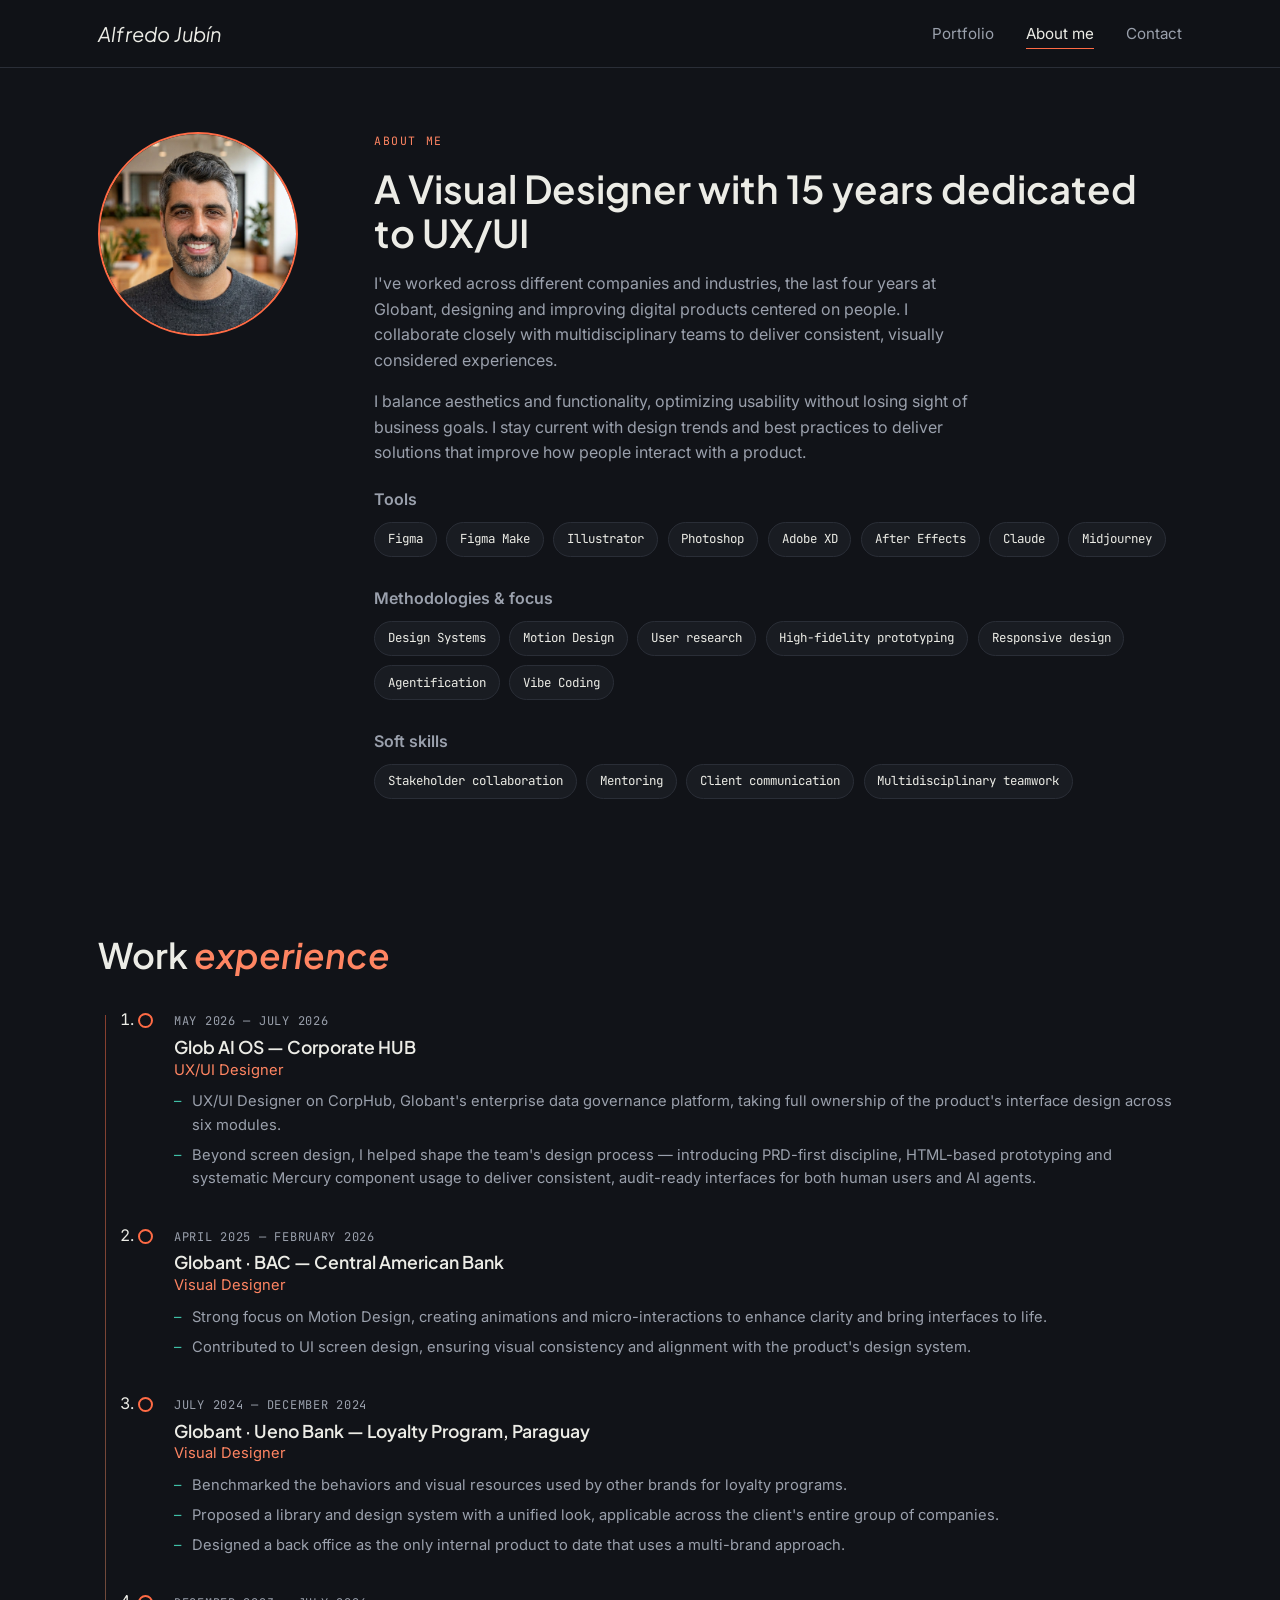
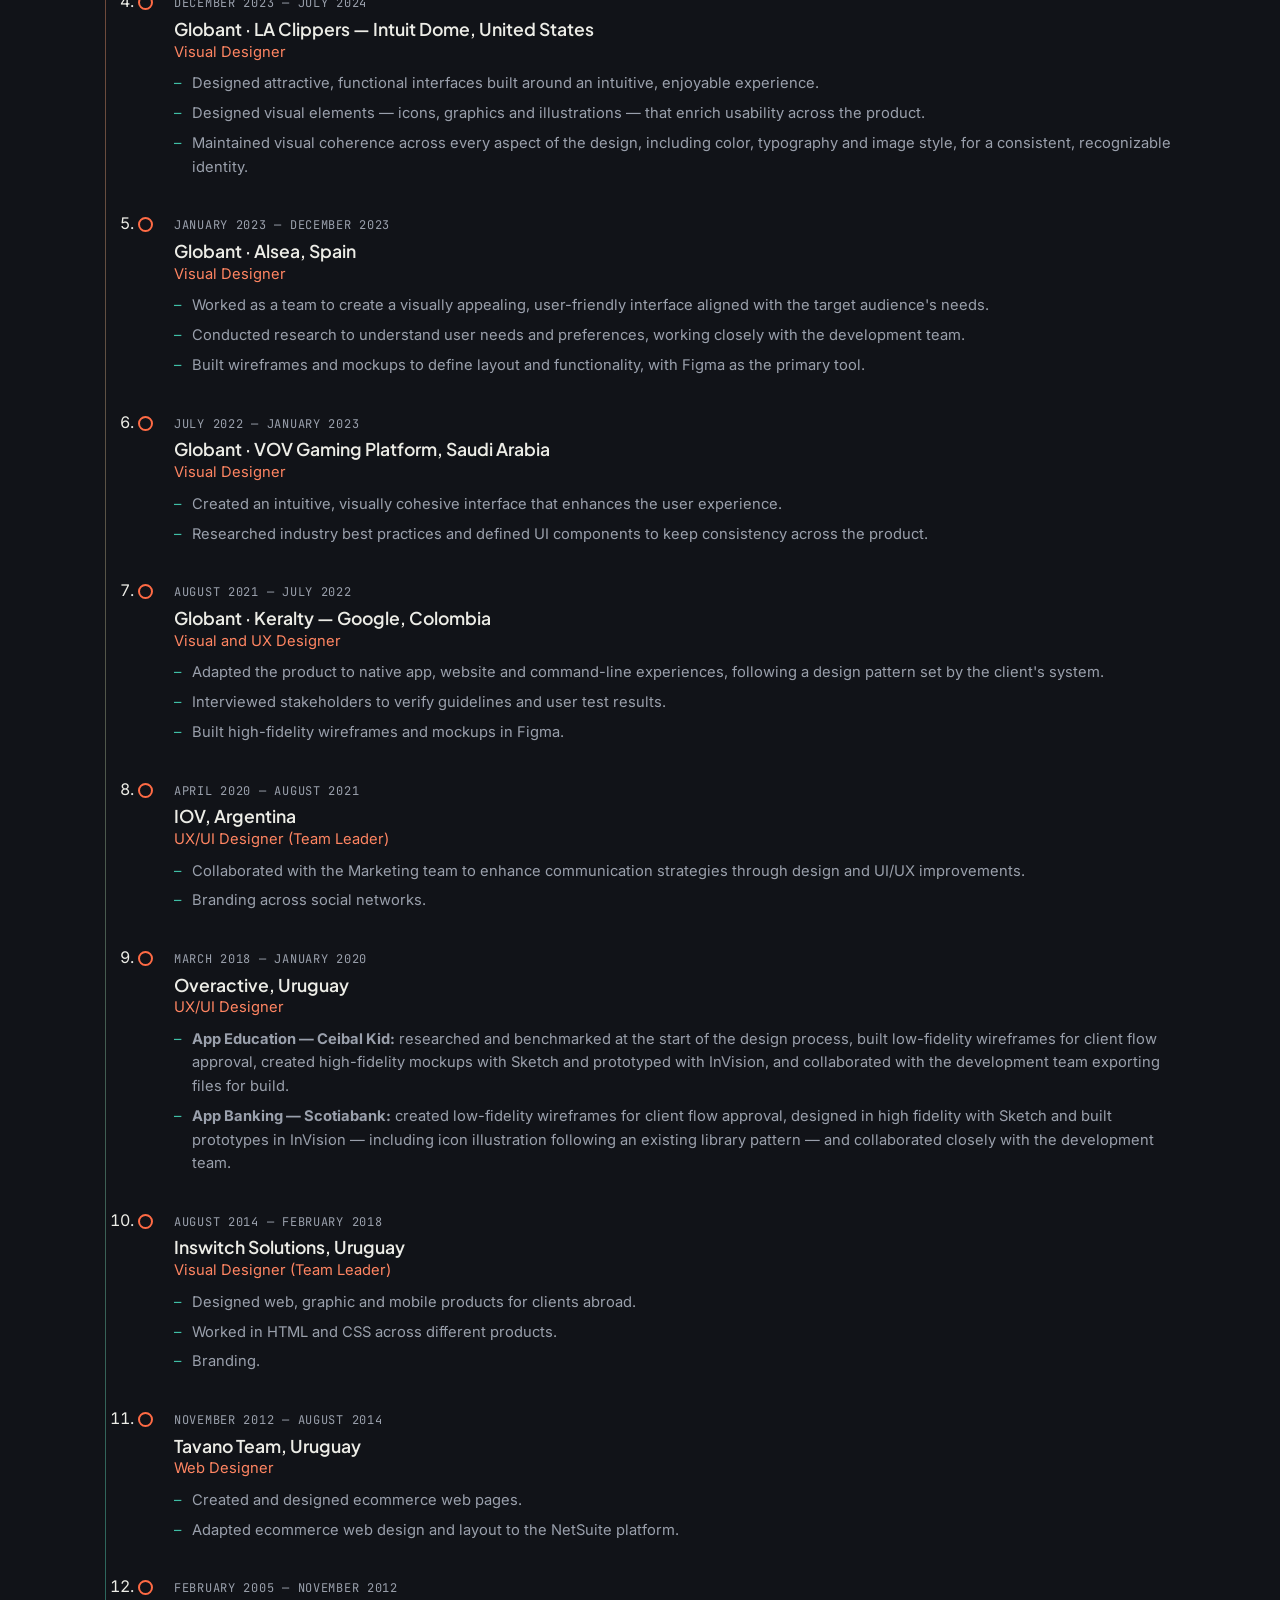
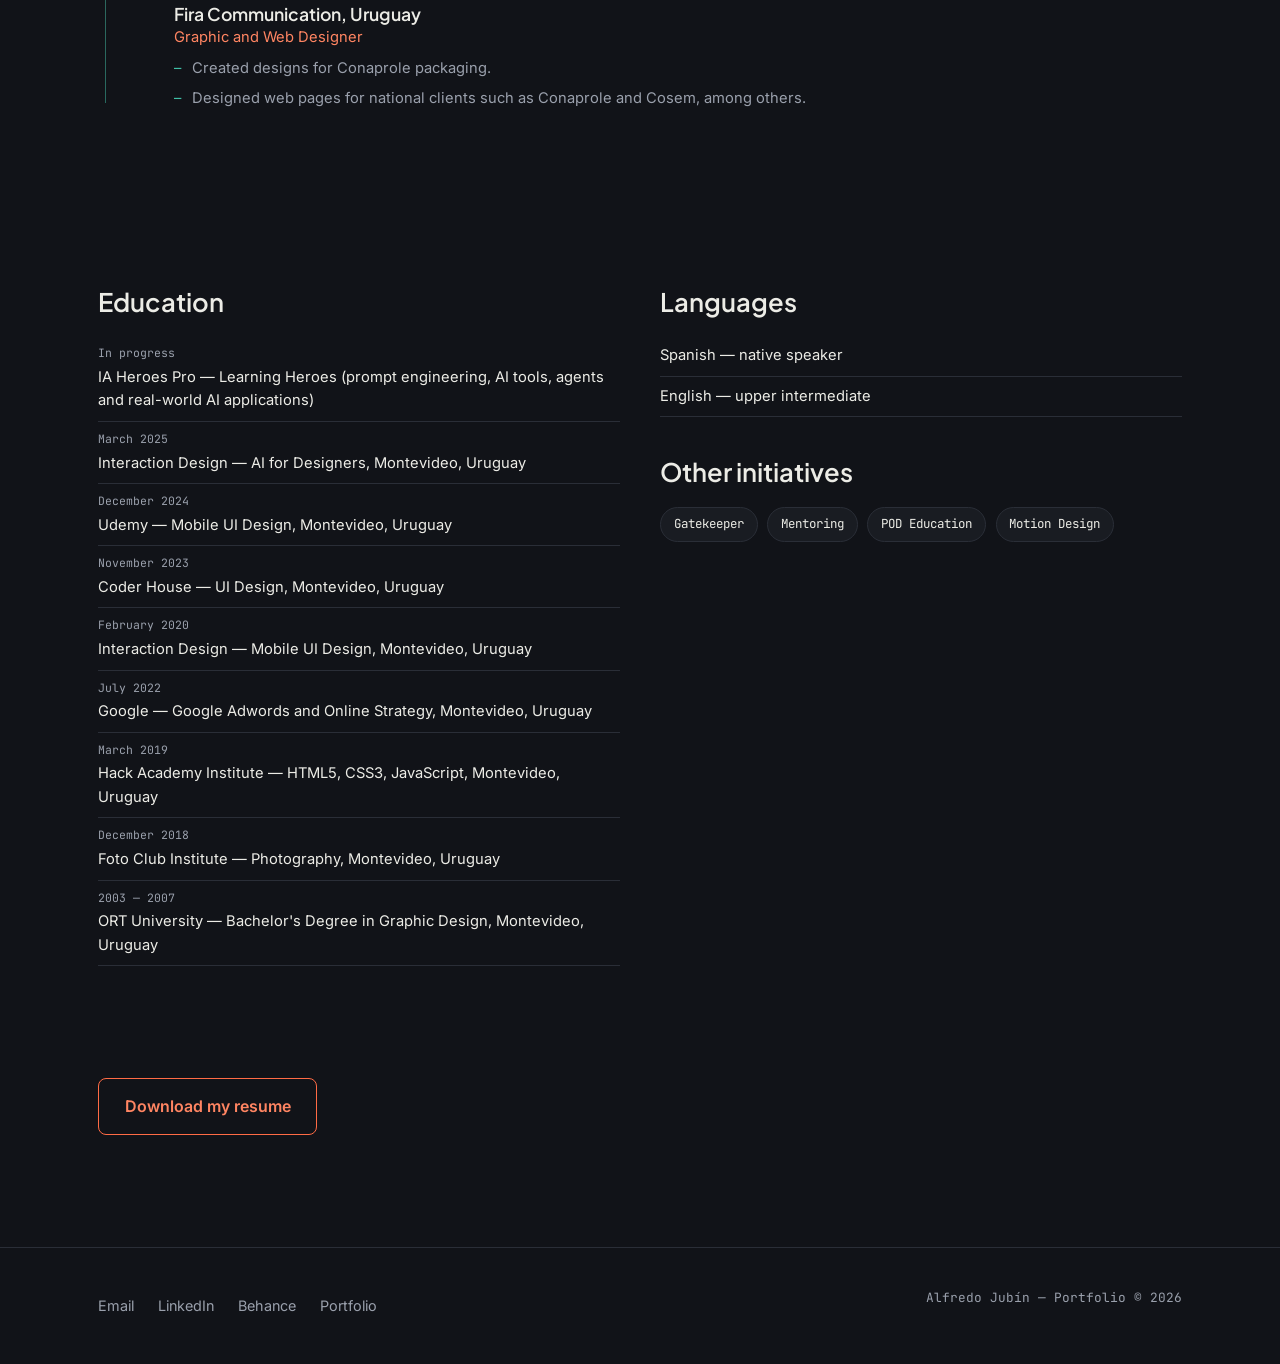
==== about.html @ 86e3a60a "Version 1 - Portfolio Subiendo la primera version del portfolio." ====
<!doctype html>
<html lang="en">
<head>
<meta charset="UTF-8">
<meta name="viewport" content="width=device-width, initial-scale=1">
<title>About me — Alfredo Jubín</title>
<meta name="description" content="Bio, skills, education and work experience of Alfredo Jubín, UX/UI Designer.">
<link rel="preconnect" href="https://fonts.googleapis.com">
<link rel="preconnect" href="https://fonts.gstatic.com" crossorigin>
<link href="https://fonts.googleapis.com/css2?family=Plus+Jakarta+Sans:ital,wght@0,600;0,700;0,800;1,600;1,700&family=Inter:wght@400;500;600&family=JetBrains+Mono:wght@400;500&display=swap" rel="stylesheet">
<link rel="stylesheet" href="css/styles.css">
</head>
<body>
<a class="skip-link" href="#contenido">Skip to content</a>

<header class="site-header">
  <nav class="nav container" aria-label="Main navigation">
    <a class="nav__logo" href="index.html">Alfredo Jubín</a>
    <button class="nav__toggle" aria-expanded="false" aria-controls="nav-links" aria-label="Open menu">
      <span></span>
    </button>
    <ul class="nav__links" id="nav-links">
      <li><a href="index.html">Portfolio</a></li>
      <li><a href="about.html" aria-current="page">About me</a></li>
      <li><a href="#contacto">Contact</a></li>
    </ul>
  </nav>
</header>

<main id="contenido">
  <section class="container about-hero">
    <div class="about-hero__photo">
      <img src="images/real/profile.jpg" alt="Portrait of Alfredo Jubín" width="200" height="200">
    </div>
    <div>
      <p class="eyebrow">About me</p>
      <h1>A Visual Designer with 15 years dedicated to UX/UI</h1>
      <p>I've worked across different companies and industries, the last four years at Globant, designing and improving digital products centered on people. I collaborate closely with multidisciplinary teams to deliver consistent, visually considered experiences.</p>
      <p>I balance aesthetics and functionality, optimizing usability without losing sight of business goals. I stay current with design trends and best practices to deliver solutions that improve how people interact with a product.</p>

      <div class="tag-groups">
        <div class="tag-group">
          <h3>Tools</h3>
          <ul class="tag-list">
            <li class="tag">Figma</li>
            <li class="tag">Figma Make</li>
            <li class="tag">Illustrator</li>
            <li class="tag">Photoshop</li>
            <li class="tag">Adobe XD</li>
            <li class="tag">After Effects</li>
            <li class="tag">Claude</li>
            <li class="tag">Midjourney</li>
          </ul>
        </div>
        <div class="tag-group">
          <h3>Methodologies & focus</h3>
          <ul class="tag-list">
            <li class="tag">Design Systems</li>
            <li class="tag">Motion Design</li>
            <li class="tag">User research</li>
            <li class="tag">High-fidelity prototyping</li>
            <li class="tag">Responsive design</li>
            <li class="tag">Agentification</li>
            <li class="tag">Vibe Coding</li>
          </ul>
        </div>
        <div class="tag-group">
          <h3>Soft skills</h3>
          <ul class="tag-list">
            <li class="tag">Stakeholder collaboration</li>
            <li class="tag">Mentoring</li>
            <li class="tag">Client communication</li>
            <li class="tag">Multidisciplinary teamwork</li>
          </ul>
        </div>
      </div>
    </div>
  </section>

  <section class="section container reveal" aria-labelledby="experiencia-h">
    <div class="section__head">
      <h2 id="experiencia-h">Work <em>experience</em></h2>
    </div>
    <ol class="timeline">
      <li class="timeline-item">
        <time>May 2026 — July 2026</time>
        <h3>Glob AI OS — Corporate HUB</h3>
        <span class="role">UX/UI Designer</span>
        <ul>
          <li>UX/UI Designer on CorpHub, Globant's enterprise data governance platform, taking full ownership of the product's interface design across six modules.</li>
          <li>Beyond screen design, I helped shape the team's design process — introducing PRD-first discipline, HTML-based prototyping and systematic Mercury component usage to deliver consistent, audit-ready interfaces for both human users and AI agents.</li>
        </ul>
      </li>
      <li class="timeline-item">
        <time>April 2025 — February 2026</time>
        <h3>Globant · BAC — Central American Bank</h3>
        <span class="role">Visual Designer</span>
        <ul>
          <li>Strong focus on Motion Design, creating animations and micro-interactions to enhance clarity and bring interfaces to life.</li>
          <li>Contributed to UI screen design, ensuring visual consistency and alignment with the product's design system.</li>
        </ul>
      </li>
      <li class="timeline-item">
        <time>July 2024 — December 2024</time>
        <h3>Globant · Ueno Bank — Loyalty Program, Paraguay</h3>
        <span class="role">Visual Designer</span>
        <ul>
          <li>Benchmarked the behaviors and visual resources used by other brands for loyalty programs.</li>
          <li>Proposed a library and design system with a unified look, applicable across the client's entire group of companies.</li>
          <li>Designed a back office as the only internal product to date that uses a multi-brand approach.</li>
        </ul>
      </li>
      <li class="timeline-item">
        <time>December 2023 — July 2024</time>
        <h3>Globant · LA Clippers — Intuit Dome, United States</h3>
        <span class="role">Visual Designer</span>
        <ul>
          <li>Designed attractive, functional interfaces built around an intuitive, enjoyable experience.</li>
          <li>Designed visual elements — icons, graphics and illustrations — that enrich usability across the product.</li>
          <li>Maintained visual coherence across every aspect of the design, including color, typography and image style, for a consistent, recognizable identity.</li>
        </ul>
      </li>
      <li class="timeline-item">
        <time>January 2023 — December 2023</time>
        <h3>Globant · Alsea, Spain</h3>
        <span class="role">Visual Designer</span>
        <ul>
          <li>Worked as a team to create a visually appealing, user-friendly interface aligned with the target audience's needs.</li>
          <li>Conducted research to understand user needs and preferences, working closely with the development team.</li>
          <li>Built wireframes and mockups to define layout and functionality, with Figma as the primary tool.</li>
        </ul>
      </li>
      <li class="timeline-item">
        <time>July 2022 — January 2023</time>
        <h3>Globant · VOV Gaming Platform, Saudi Arabia</h3>
        <span class="role">Visual Designer</span>
        <ul>
          <li>Created an intuitive, visually cohesive interface that enhances the user experience.</li>
          <li>Researched industry best practices and defined UI components to keep consistency across the product.</li>
        </ul>
      </li>
      <li class="timeline-item">
        <time>August 2021 — July 2022</time>
        <h3>Globant · Keralty — Google, Colombia</h3>
        <span class="role">Visual and UX Designer</span>
        <ul>
          <li>Adapted the product to native app, website and command-line experiences, following a design pattern set by the client's system.</li>
          <li>Interviewed stakeholders to verify guidelines and user test results.</li>
          <li>Built high-fidelity wireframes and mockups in Figma.</li>
        </ul>
      </li>
      <li class="timeline-item">
        <time>April 2020 — August 2021</time>
        <h3>IOV, Argentina</h3>
        <span class="role">UX/UI Designer (Team Leader)</span>
        <ul>
          <li>Collaborated with the Marketing team to enhance communication strategies through design and UI/UX improvements.</li>
          <li>Branding across social networks.</li>
        </ul>
      </li>
      <li class="timeline-item">
        <time>March 2018 — January 2020</time>
        <h3>Overactive, Uruguay</h3>
        <span class="role">UX/UI Designer</span>
        <ul>
          <li><strong>App Education — Ceibal Kid:</strong> researched and benchmarked at the start of the design process, built low-fidelity wireframes for client flow approval, created high-fidelity mockups with Sketch and prototyped with InVision, and collaborated with the development team exporting files for build.</li>
          <li><strong>App Banking — Scotiabank:</strong> created low-fidelity wireframes for client flow approval, designed in high fidelity with Sketch and built prototypes in InVision — including icon illustration following an existing library pattern — and collaborated closely with the development team.</li>
        </ul>
      </li>
      <li class="timeline-item">
        <time>August 2014 — February 2018</time>
        <h3>Inswitch Solutions, Uruguay</h3>
        <span class="role">Visual Designer (Team Leader)</span>
        <ul>
          <li>Designed web, graphic and mobile products for clients abroad.</li>
          <li>Worked in HTML and CSS across different products.</li>
          <li>Branding.</li>
        </ul>
      </li>
      <li class="timeline-item">
        <time>November 2012 — August 2014</time>
        <h3>Tavano Team, Uruguay</h3>
        <span class="role">Web Designer</span>
        <ul>
          <li>Created and designed ecommerce web pages.</li>
          <li>Adapted ecommerce web design and layout to the NetSuite platform.</li>
        </ul>
      </li>
      <li class="timeline-item">
        <time>February 2005 — November 2012</time>
        <h3>Fira Communication, Uruguay</h3>
        <span class="role">Graphic and Web Designer</span>
        <ul>
          <li>Created designs for Conaprole packaging.</li>
          <li>Designed web pages for national clients such as Conaprole and Cosem, among others.</li>
        </ul>
      </li>
    </ol>
  </section>

  <section class="section container reveal two-col" aria-labelledby="educacion-h">
    <div>
      <h2 id="educacion-h" style="font-size:1.6rem;margin-bottom:1.25rem;">Education</h2>
      <ul class="simple-list">
        <li><time>In progress</time>IA Heroes Pro — Learning Heroes (prompt engineering, AI tools, agents and real-world AI applications)</li>
        <li><time>March 2025</time>Interaction Design — AI for Designers, Montevideo, Uruguay</li>
        <li><time>December 2024</time>Udemy — Mobile UI Design, Montevideo, Uruguay</li>
        <li><time>November 2023</time>Coder House — UI Design, Montevideo, Uruguay</li>
        <li><time>February 2020</time>Interaction Design — Mobile UI Design, Montevideo, Uruguay</li>
        <li><time>July 2022</time>Google — Google Adwords and Online Strategy, Montevideo, Uruguay</li>
        <li><time>March 2019</time>Hack Academy Institute — HTML5, CSS3, JavaScript, Montevideo, Uruguay</li>
        <li><time>December 2018</time>Foto Club Institute — Photography, Montevideo, Uruguay</li>
        <li><time>2003 — 2007</time>ORT University — Bachelor's Degree in Graphic Design, Montevideo, Uruguay</li>
      </ul>
    </div>
    <div>
      <h2 style="font-size:1.6rem;margin-bottom:1.25rem;">Languages</h2>
      <ul class="simple-list">
        <li>Spanish — native speaker</li>
        <li>English — upper intermediate</li>
      </ul>

      <h2 style="font-size:1.6rem;margin:2.5rem 0 1.25rem;">Other initiatives</h2>
      <ul class="tag-list">
        <li class="tag">Gatekeeper</li>
        <li class="tag">Mentoring</li>
        <li class="tag">POD Education</li>
        <li class="tag">Motion Design</li>
      </ul>
    </div>
  </section>

  <section class="container reveal" style="padding-bottom: 4rem;">
    <a class="btn-download" href="Alfredo-Jubin-Resume.pdf" download>Download my resume</a>
  </section>
</main>

<footer class="site-footer" id="contacto">
  <div class="container footer-inner">
    <ul class="footer-links">
      <li><a href="mailto:hola@alfredojubin.com">Email</a></li>
      <li><a href="https://linkedin.com" target="_blank" rel="noopener noreferrer">LinkedIn</a></li>
      <li><a href="https://behance.net" target="_blank" rel="noopener noreferrer">Behance</a></li>
      <li><a href="index.html">Portfolio</a></li>
    </ul>
    <p class="footer-note">Alfredo Jubín — Portfolio © 2026</p>
  </div>
</footer>

<script src="js/main.js"></script>
</body>
</html>
---- css/styles.css ----
/* ========================================================================
   DESIGN TOKENS
   Paleta C — oscura con acento coral (elegida por el cliente)
   ======================================================================== */
:root {
  /* Color */
  --bg: #111318;
  --bg-elevated: #191c22;
  --bg-elevated-2: #1f232b;
  --text: #ececE6;
  --text-muted: #9aa0ac;
  --border: #2a2e37;
  --coral: #ff6b45;
  --coral-strong: #ff8562;
  --teal: #3fbfa6;

  /* Type */
  --font-display: "Plus Jakarta Sans", "Segoe UI", -apple-system, sans-serif;
  --font-body: "Inter", -apple-system, BlinkMacSystemFont, "Segoe UI", sans-serif;
  --font-mono: "JetBrains Mono", "Courier New", monospace;

  /* Layout */
  --max-w: 1180px;
  --gutter: clamp(1.25rem, 4vw, 3rem);
  --radius: 14px;
  --radius-sm: 8px;

  /* Motion */
  --ease: cubic-bezier(0.22, 1, 0.36, 1);
  --dur: 0.5s;
}

@media (prefers-reduced-motion: reduce) {
  :root { --dur: 0.001s; }
  *, *::before, *::after { animation-duration: 0.001ms !important; animation-iteration-count: 1 !important; transition-duration: 0.001ms !important; scroll-behavior: auto !important; }
}

/* ========================================================================
   RESET
   ======================================================================== */
*, *::before, *::after { box-sizing: border-box; }
html { scroll-behavior: smooth; }
body {
  margin: 0;
  background: var(--bg);
  color: var(--text);
  font-family: var(--font-body);
  font-size: 16px;
  line-height: 1.6;
  -webkit-font-smoothing: antialiased;
}
img { max-width: 100%; display: block; }
a { color: inherit; }
ul { list-style: none; margin: 0; padding: 0; }
h1, h2, h3, h4 { font-family: var(--font-display); font-weight: 600; line-height: 1.15; margin: 0; }
p { margin: 0 0 1rem; color: var(--text-muted); }
button { font: inherit; }

/* Accessible focus ring everywhere */
a:focus-visible,
button:focus-visible,
[tabindex]:focus-visible {
  outline: 2px solid var(--coral-strong);
  outline-offset: 3px;
  border-radius: 4px;
}

.skip-link {
  position: absolute;
  left: 1rem;
  top: -60px;
  background: var(--coral);
  color: #16110d;
  padding: 0.75rem 1.25rem;
  border-radius: var(--radius-sm);
  font-weight: 600;
  z-index: 200;
  transition: top var(--dur) var(--ease);
}
.skip-link:focus { top: 1rem; }

.container { max-width: var(--max-w); margin: 0 auto; padding-inline: var(--gutter); }

.eyebrow {
  font-family: var(--font-mono);
  text-transform: uppercase;
  letter-spacing: 0.14em;
  font-size: 0.72rem;
  color: var(--coral-strong);
}

/* ========================================================================
   HEADER / NAV
   ======================================================================== */
.site-header {
  position: sticky;
  top: 0;
  z-index: 100;
  background: rgba(17, 19, 24, 0.86);
  backdrop-filter: blur(10px);
  border-bottom: 1px solid var(--border);
}
.nav {
  display: flex;
  align-items: center;
  justify-content: space-between;
  padding-block: 1.1rem;
}
.nav__logo {
  font-family: var(--font-display);
  font-style: italic;
  font-size: 1.25rem;
  text-decoration: none;
  letter-spacing: 0.01em;
}
.nav__toggle {
  display: none;
  background: none;
  border: 1px solid var(--border);
  border-radius: var(--radius-sm);
  color: var(--text);
  width: 42px;
  height: 38px;
  cursor: pointer;
}
.nav__toggle span, .nav__toggle::before, .nav__toggle::after {
  content: "";
  display: block;
  width: 18px;
  height: 2px;
  background: var(--text);
  margin: 4px auto;
  transition: transform var(--dur) var(--ease), opacity var(--dur) var(--ease);
}
.nav__links {
  display: flex;
  gap: 2rem;
}
.nav__links a {
  text-decoration: none;
  font-size: 0.95rem;
  color: var(--text-muted);
  position: relative;
  padding-bottom: 2px;
}
.nav__links a::after {
  content: "";
  position: absolute;
  left: 0; bottom: -4px;
  height: 1px;
  width: 0%;
  background: var(--coral);
  transition: width var(--dur) var(--ease);
}
.nav__links a:hover,
.nav__links a[aria-current="page"] {
  color: var(--text);
}
.nav__links a:hover::after,
.nav__links a[aria-current="page"]::after { width: 100%; }

@media (max-width: 720px) {
  .nav__toggle { display: block; }
  .nav__links {
    position: absolute;
    top: 100%;
    left: 0; right: 0;
    background: var(--bg-elevated);
    border-bottom: 1px solid var(--border);
    flex-direction: column;
    gap: 0;
    max-height: 0;
    overflow: hidden;
    transition: max-height var(--dur) var(--ease);
  }
  .nav__links.is-open { max-height: 260px; }
  .nav__links a { display: block; padding: 1rem var(--gutter); border-top: 1px solid var(--border); }
}

/* ========================================================================
   HERO (home)
   ======================================================================== */
.hero {
  padding-block: clamp(3rem, 10vw, 7rem) clamp(2.5rem, 6vw, 4rem);
  border-bottom: 1px solid var(--border);
}
.hero__role { color: var(--coral-strong); font-style: italic; }
.hero h1 {
  font-size: clamp(2.1rem, 6vw, 3.6rem);
  max-width: 18ch;
}
.hero__tagline {
  max-width: 52ch;
  font-size: 1.05rem;
  margin-top: 1.25rem;
}
.hero__meta {
  display: flex;
  flex-wrap: wrap;
  gap: 0.5rem 1.75rem;
  margin-top: 2rem;
  font-family: var(--font-mono);
  font-size: 0.8rem;
  color: var(--text-muted);
}
.hero__meta strong { color: var(--text); font-family: var(--font-body); }

/* ========================================================================
   PROJECT GRID / CARDS
   ======================================================================== */
.section { padding-block: clamp(2.5rem, 6vw, 4.5rem); }
.section__head { margin-bottom: 2rem; }
.section__head h2 { font-size: clamp(1.6rem, 4vw, 2.2rem); }
.section__head h2 em { color: var(--coral-strong); font-style: italic; }

.grid-projects {
  display: grid;
  grid-template-columns: repeat(3, 1fr);
  gap: 1.5rem;
}
@media (max-width: 980px) { .grid-projects { grid-template-columns: repeat(2, 1fr); } }
@media (max-width: 620px) { .grid-projects { grid-template-columns: 1fr; } }

.card {
  display: block;
  text-decoration: none;
  background: var(--bg-elevated);
  border: 1px solid var(--border);
  border-radius: var(--radius);
  overflow: hidden;
  transition: transform var(--dur) var(--ease), border-color var(--dur) var(--ease);
}
.card:hover, .card:focus-visible { transform: translateY(-6px); border-color: var(--coral); }
.card__media { aspect-ratio: 2 / 1; overflow: hidden; background: var(--bg-elevated-2); }
.card__media img { width: 100%; height: 100%; object-fit: cover; transition: transform 0.7s var(--ease); }
.card:hover .card__media img { transform: scale(1.05); }
.card__body { padding: 1.25rem 1.35rem 1.5rem; }
.card__category { display: block; margin-bottom: 0.6rem; }
.card__body h3 { font-size: 1.3rem; margin-bottom: 0.4rem; }
.card__body p { font-size: 0.92rem; margin-bottom: 0; }
.card--upcoming {
  border-style: dashed;
  opacity: 0.7;
  cursor: default;
}
.card--upcoming:hover { transform: none; border-color: var(--border); }

/* ========================================================================
   PROCESS RAIL — signature element
   A vertical coral "thread" that connects stage labels, echoing the
   redline / spec-sheet language of UX documentation.
   ======================================================================== */
.process-rail { position: relative; margin-top: 1rem; }
.process-rail::before {
  content: "";
  position: absolute;
  left: 7px;
  top: 8px;
  bottom: 8px;
  width: 1px;
  background: linear-gradient(var(--coral), var(--teal));
  opacity: 0.5;
}
.process-step {
  position: relative;
  padding-left: 2.25rem;
  margin-bottom: 1.75rem;
}
.process-step:last-child { margin-bottom: 0; }
.process-step::before {
  content: "";
  position: absolute;
  left: 0; top: 6px;
  width: 15px; height: 15px;
  border-radius: 50%;
  background: var(--bg);
  border: 2px solid var(--coral);
}
.process-step h4 { font-size: 1.05rem; margin-bottom: 0.35rem; }
.process-step p { margin-bottom: 0; font-size: 0.94rem; }

/* ========================================================================
   PROJECT DETAIL
   ======================================================================== */
.project-hero { padding-block: 2rem 0; }
.project-hero__back {
  display: inline-flex;
  align-items: center;
  gap: 0.4rem;
  text-decoration: none;
  color: var(--text-muted);
  font-size: 0.9rem;
  margin-bottom: 1.5rem;
}
.project-hero__back:hover { color: var(--coral-strong); }
.project-hero__image { border-radius: var(--radius); overflow: hidden; border: 1px solid var(--border); margin-bottom: 2rem; }
.project-hero__image--no-border { border: none; }
.project-hero h1 { font-size: clamp(2rem, 5vw, 3.2rem); margin-bottom: 1rem; }
.project-meta {
  display: grid;
  grid-template-columns: repeat(3, 1fr);
  gap: 1.25rem;
  padding: 1.25rem 0;
  border-top: 1px solid var(--border);
  border-bottom: 1px solid var(--border);
  margin-bottom: 2.5rem;
}
@media (max-width: 620px) { .project-meta { grid-template-columns: 1fr; } }
.project-meta dt { font-family: var(--font-mono); font-size: 0.7rem; text-transform: uppercase; letter-spacing: 0.1em; color: var(--text-muted); margin-bottom: 0.3rem; }
.project-meta dd { margin: 0; font-size: 1rem; }

.project-block { max-width: 68ch; margin-bottom: 3rem; }
.project-block h2 { font-size: 1.5rem; margin-bottom: 1rem; }
.project-block h2 em { color: var(--coral-strong); font-style: italic; }
.results-list { display: grid; gap: 0.75rem; }
.results-list li {
  position: relative;
  padding-left: 1.6rem;
  color: var(--text);
}
.results-list li::before {
  content: "";
  position: absolute;
  left: 0; top: 0.5em;
  width: 8px; height: 8px;
  background: var(--teal);
  border-radius: 2px;
}

.gallery {
  display: grid;
  grid-template-columns: repeat(var(--gallery-cols, 3), 1fr);
  gap: 1rem;
  margin-bottom: 3rem;
}
@media (max-width: 780px) { .gallery { grid-template-columns: 1fr; } }
.gallery figure { margin: 0; border-radius: var(--radius-sm); overflow: hidden; border: 1px solid var(--border); }
.gallery figcaption { font-size: 0.8rem; color: var(--text-muted); padding: 0.6rem 0.8rem; background: var(--bg-elevated); }
.gallery img,
.project-hero__image img,
.project-hero__image video {
  width: 100%;
  height: auto;
  display: block;
}

/* Case-study trigger + modal ------------------------------------------- */
.case-study-trigger {
  display: flex;
  align-items: center;
  gap: 1.25rem;
  width: 100%;
  text-align: left;
  background: var(--bg-elevated);
  border: 1px solid var(--border);
  border-radius: var(--radius);
  padding: 0.75rem;
  cursor: pointer;
  color: var(--text);
  transition: border-color var(--dur) var(--ease), transform var(--dur) var(--ease);
}
.case-study-trigger:hover { border-color: var(--coral); transform: translateY(-2px); }
.case-study-trigger img {
  width: 140px;
  height: 100px;
  object-fit: cover;
  border-radius: var(--radius-sm);
  flex-shrink: 0;
}
.case-study-trigger__label { display: flex; flex-direction: column; gap: 0.3rem; }
.case-study-trigger__title { font-family: var(--font-display); font-weight: 700; font-size: 1.05rem; }
.case-study-trigger__hint { font-size: 0.85rem; color: var(--text-muted); }

.case-study-dialog {
  padding: 0;
  border: 1px solid var(--border);
  border-radius: var(--radius);
  background: var(--bg-elevated);
  width: min(900px, 92vw);
  max-height: 90vh;
  overflow-y: auto;
}
.case-study-dialog::backdrop {
  background: rgba(6, 7, 9, 0.82);
}
.case-study-dialog img {
  width: 100%;
  height: auto;
  display: block;
}
.case-study-dialog__closebar {
  position: sticky;
  top: 0;
  height: 0;
  z-index: 2;
}
.case-study-dialog__close {
  position: absolute;
  top: 0.75rem;
  right: 0.75rem;
  width: 2.25rem;
  height: 2.25rem;
  border-radius: 50%;
  border: 1px solid var(--border);
  background: var(--bg);
  color: var(--text);
  font-size: 1rem;
  cursor: pointer;
}
.case-study-dialog__close:hover { border-color: var(--coral); color: var(--coral-strong); }

.project-nav {
  display: flex;
  justify-content: space-between;
  gap: 1rem;
  flex-wrap: wrap;
  padding-top: 2rem;
  border-top: 1px solid var(--border);
}
.project-nav a {
  text-decoration: none;
  padding: 0.85rem 1.2rem;
  border: 1px solid var(--border);
  border-radius: var(--radius-sm);
  font-size: 0.9rem;
  transition: border-color var(--dur) var(--ease), background var(--dur) var(--ease);
}
.project-nav a:hover { border-color: var(--coral); background: var(--bg-elevated); }
.project-nav .btn-primary { background: var(--coral); color: #16110d; border-color: var(--coral); font-weight: 600; }
.project-nav .btn-primary:hover { background: var(--coral-strong); }

/* ========================================================================
   ABOUT PAGE
   ======================================================================== */
.about-hero {
  display: grid;
  grid-template-columns: 220px 1fr;
  gap: clamp(1.5rem, 5vw, 3.5rem);
  align-items: start;
  padding-block: clamp(2.5rem, 6vw, 4rem);
}
@media (max-width: 680px) { .about-hero { grid-template-columns: 1fr; } }
.about-hero__photo { border-radius: 50%; overflow: hidden; width: 200px; border: 2px solid var(--coral); }
.about-hero h1 { margin-bottom: 1rem; font-size: clamp(1.8rem, 4vw, 2.4rem); }
.about-hero p { max-width: 62ch; }

.tag-groups { display: grid; gap: 2rem; margin-top: 1.5rem; }
.tag-group h3 { font-size: 1rem; margin-bottom: 0.85rem; color: var(--text-muted); font-family: var(--font-body); font-weight: 600; }
.tag-list { display: flex; flex-wrap: wrap; gap: 0.6rem; }
.tag {
  font-family: var(--font-mono);
  font-size: 0.78rem;
  padding: 0.4rem 0.8rem;
  border: 1px solid var(--border);
  border-radius: 999px;
  color: var(--text);
  background: var(--bg-elevated);
}

.timeline { position: relative; }
.timeline::before {
  content: "";
  position: absolute;
  left: 7px; top: 8px; bottom: 8px;
  width: 1px;
  background: linear-gradient(var(--coral), var(--teal));
  opacity: 0.5;
}
.timeline-item { position: relative; padding-left: 2.25rem; margin-bottom: 2rem; }
.timeline-item::before {
  content: "";
  position: absolute;
  left: 0; top: 6px;
  width: 15px; height: 15px;
  border-radius: 50%;
  background: var(--bg);
  border: 2px solid var(--coral);
}
.timeline-item time { font-family: var(--font-mono); font-size: 0.75rem; color: var(--text-muted); text-transform: uppercase; letter-spacing: 0.06em; }
.timeline-item h3 { font-size: 1.1rem; margin: 0.25rem 0 0.1rem; }
.timeline-item .role { color: var(--coral-strong); font-size: 0.92rem; margin-bottom: 0.5rem; display: block; }
.timeline-item ul { margin-top: 0.5rem; display: grid; gap: 0.4rem; }
.timeline-item ul li { position: relative; padding-left: 1.1rem; font-size: 0.92rem; color: var(--text-muted); }
.timeline-item ul li::before { content: "–"; position: absolute; left: 0; color: var(--teal); }

.two-col { display: grid; grid-template-columns: 1fr 1fr; gap: 2.5rem; }
@media (max-width: 720px) { .two-col { grid-template-columns: 1fr; } }
.simple-list li { padding: 0.5rem 0; border-bottom: 1px solid var(--border); font-size: 0.92rem; }
.simple-list time { display: block; font-family: var(--font-mono); font-size: 0.72rem; color: var(--text-muted); margin-bottom: 0.2rem; }

.btn-download {
  display: inline-block;
  margin-top: 2.5rem;
  padding: 0.9rem 1.6rem;
  border: 1px solid var(--coral);
  border-radius: var(--radius-sm);
  text-decoration: none;
  color: var(--coral-strong);
  font-weight: 600;
  transition: background var(--dur) var(--ease), color var(--dur) var(--ease);
}
.btn-download:hover { background: var(--coral); color: #16110d; }

/* ========================================================================
   FOOTER
   ======================================================================== */
.site-footer {
  border-top: 1px solid var(--border);
  padding-block: 2.5rem;
  margin-top: 3rem;
}
.footer-inner {
  display: flex;
  flex-wrap: wrap;
  justify-content: space-between;
  gap: 1.5rem;
  align-items: center;
}
.footer-links { display: flex; gap: 1.5rem; }
.footer-links a { text-decoration: none; color: var(--text-muted); font-size: 0.9rem; }
.footer-links a:hover { color: var(--coral-strong); }
.footer-note { font-size: 0.8rem; color: var(--text-muted); font-family: var(--font-mono); }

/* Scroll reveal (respects reduced motion via --dur override above) */
.reveal { opacity: 0; transform: translateY(16px); transition: opacity var(--dur) var(--ease), transform var(--dur) var(--ease); }
.reveal.is-visible { opacity: 1; transform: translateY(0); }
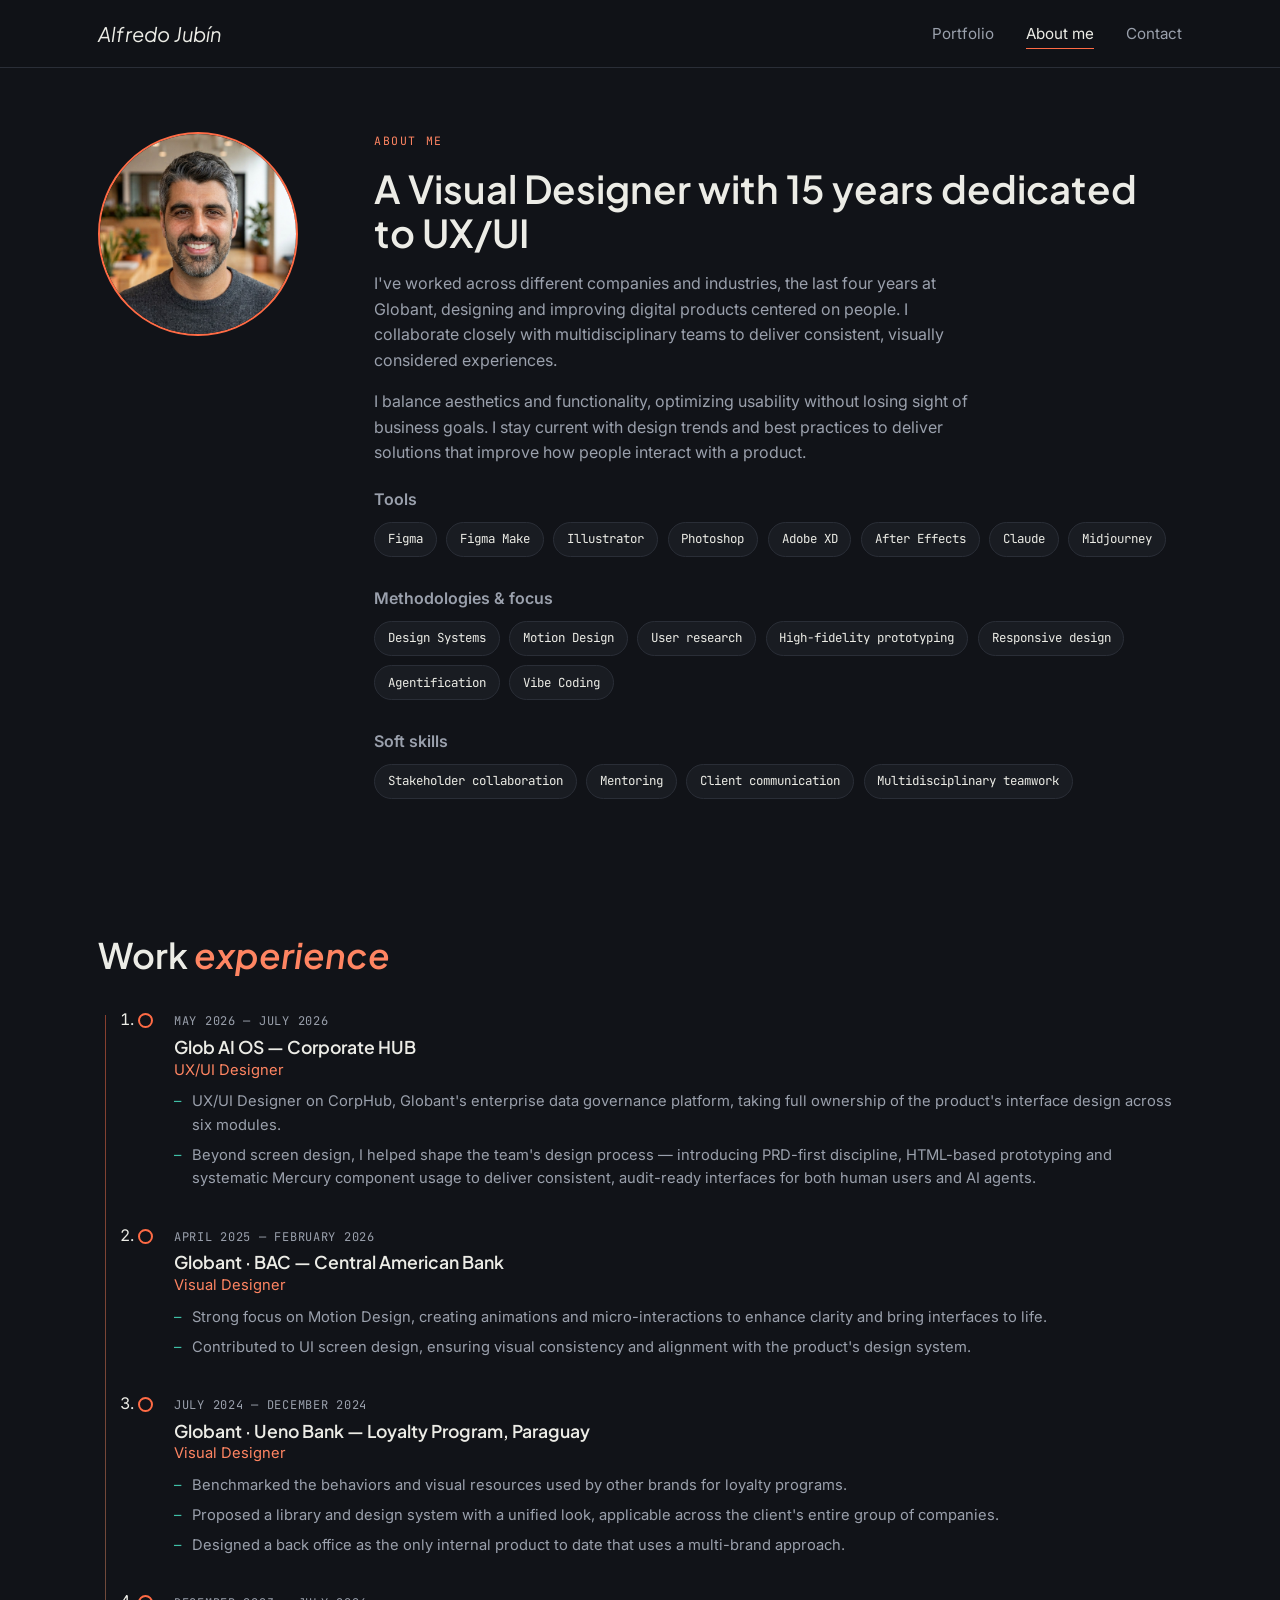
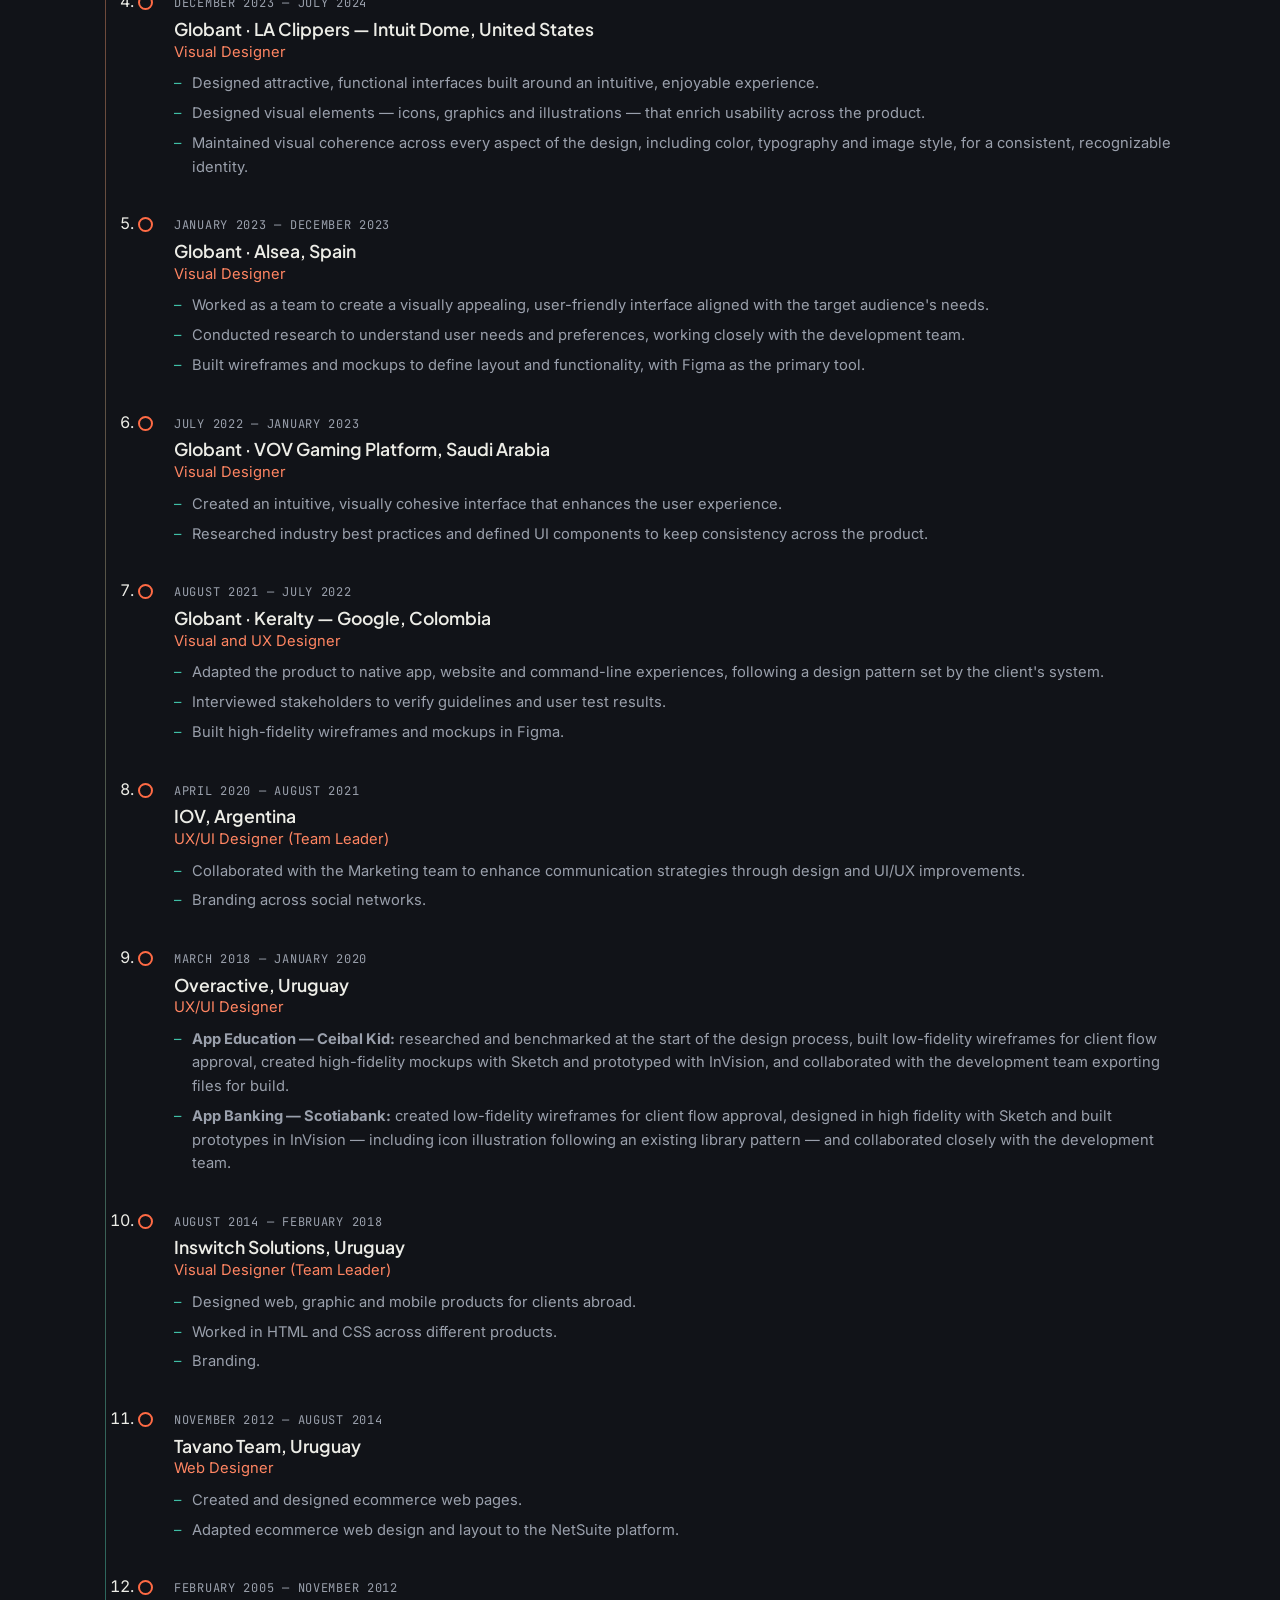
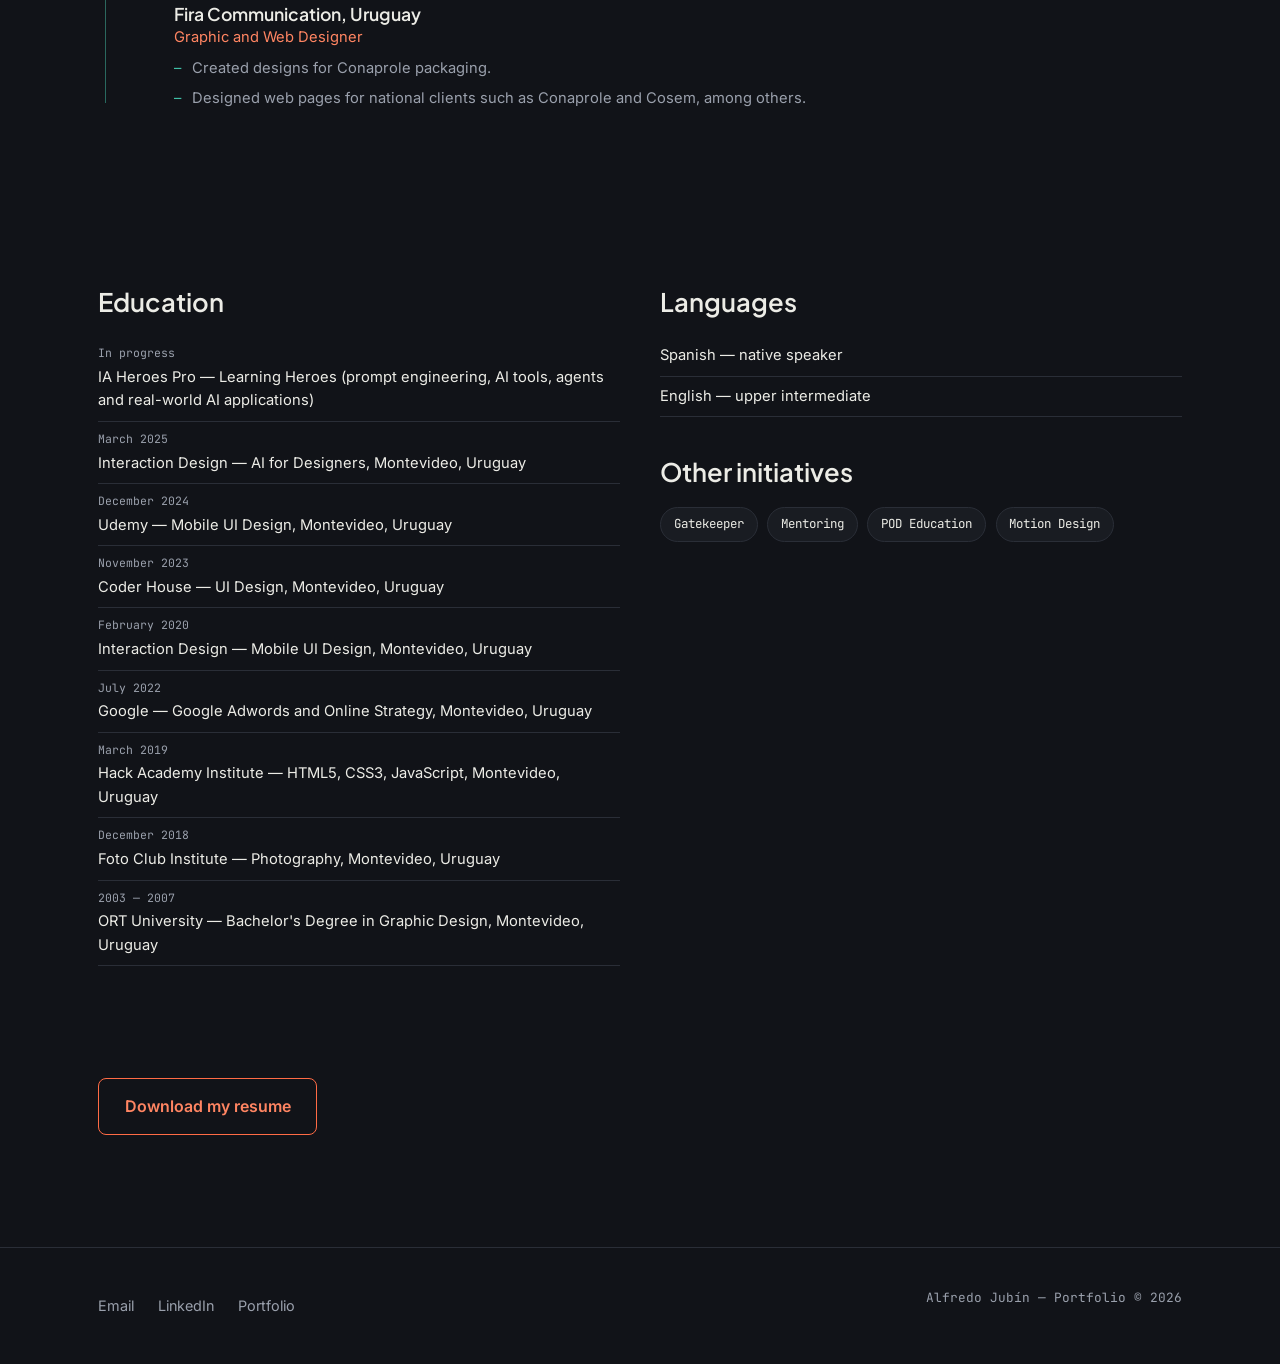
==== commit dc1eb691: "Version2 Subiendo cambios de la version 2" ====
--- a/about.html
+++ b/about.html
@@ -238,9 +238,8 @@
 <footer class="site-footer" id="contacto">
   <div class="container footer-inner">
     <ul class="footer-links">
-      <li><a href="mailto:hola@alfredojubin.com">Email</a></li>
-      <li><a href="https://linkedin.com" target="_blank" rel="noopener noreferrer">LinkedIn</a></li>
-      <li><a href="https://behance.net" target="_blank" rel="noopener noreferrer">Behance</a></li>
+      <li><a href="mailto:alfredo.jubin@gmail.com">Email</a></li>
+      <li><a href="https://www.linkedin.com/in/alfredojubin/" target="_blank" rel="noopener noreferrer">LinkedIn</a></li>
       <li><a href="index.html">Portfolio</a></li>
     </ul>
     <p class="footer-note">Alfredo Jubín — Portfolio © 2026</p>
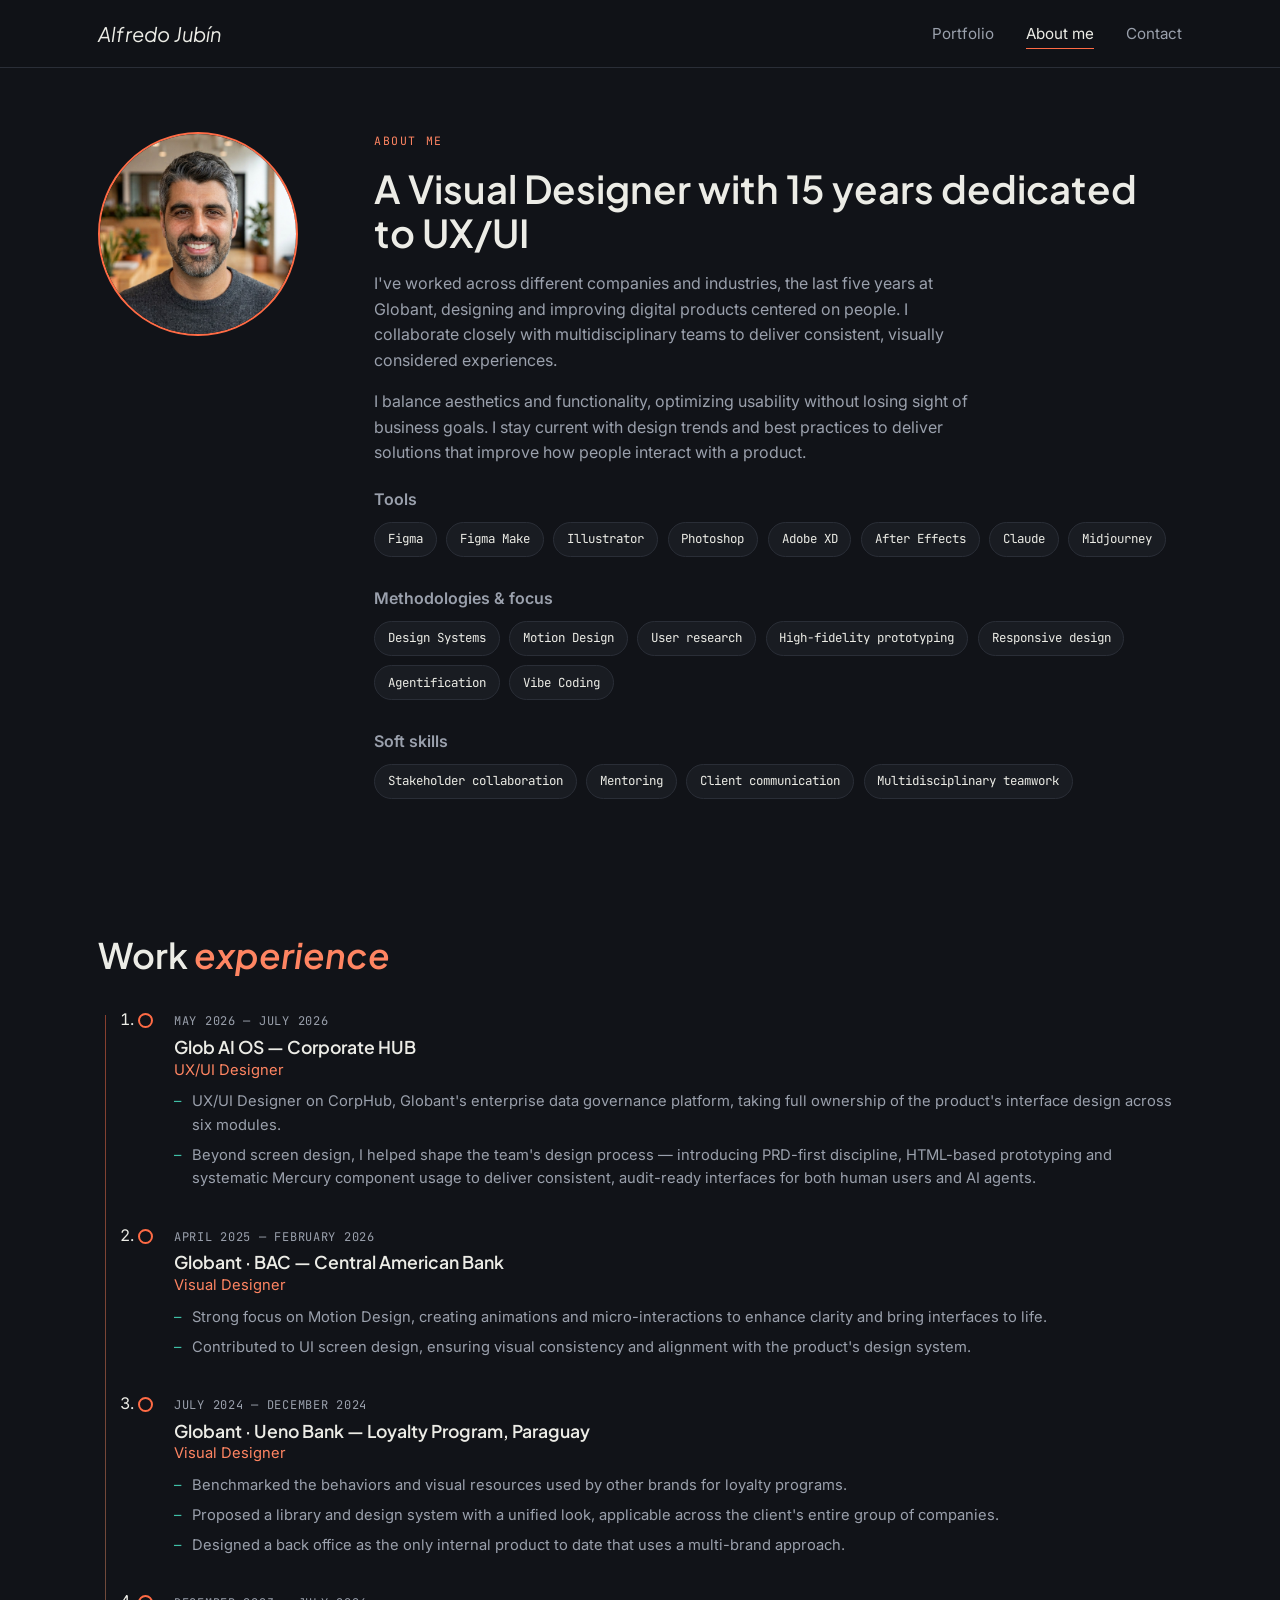
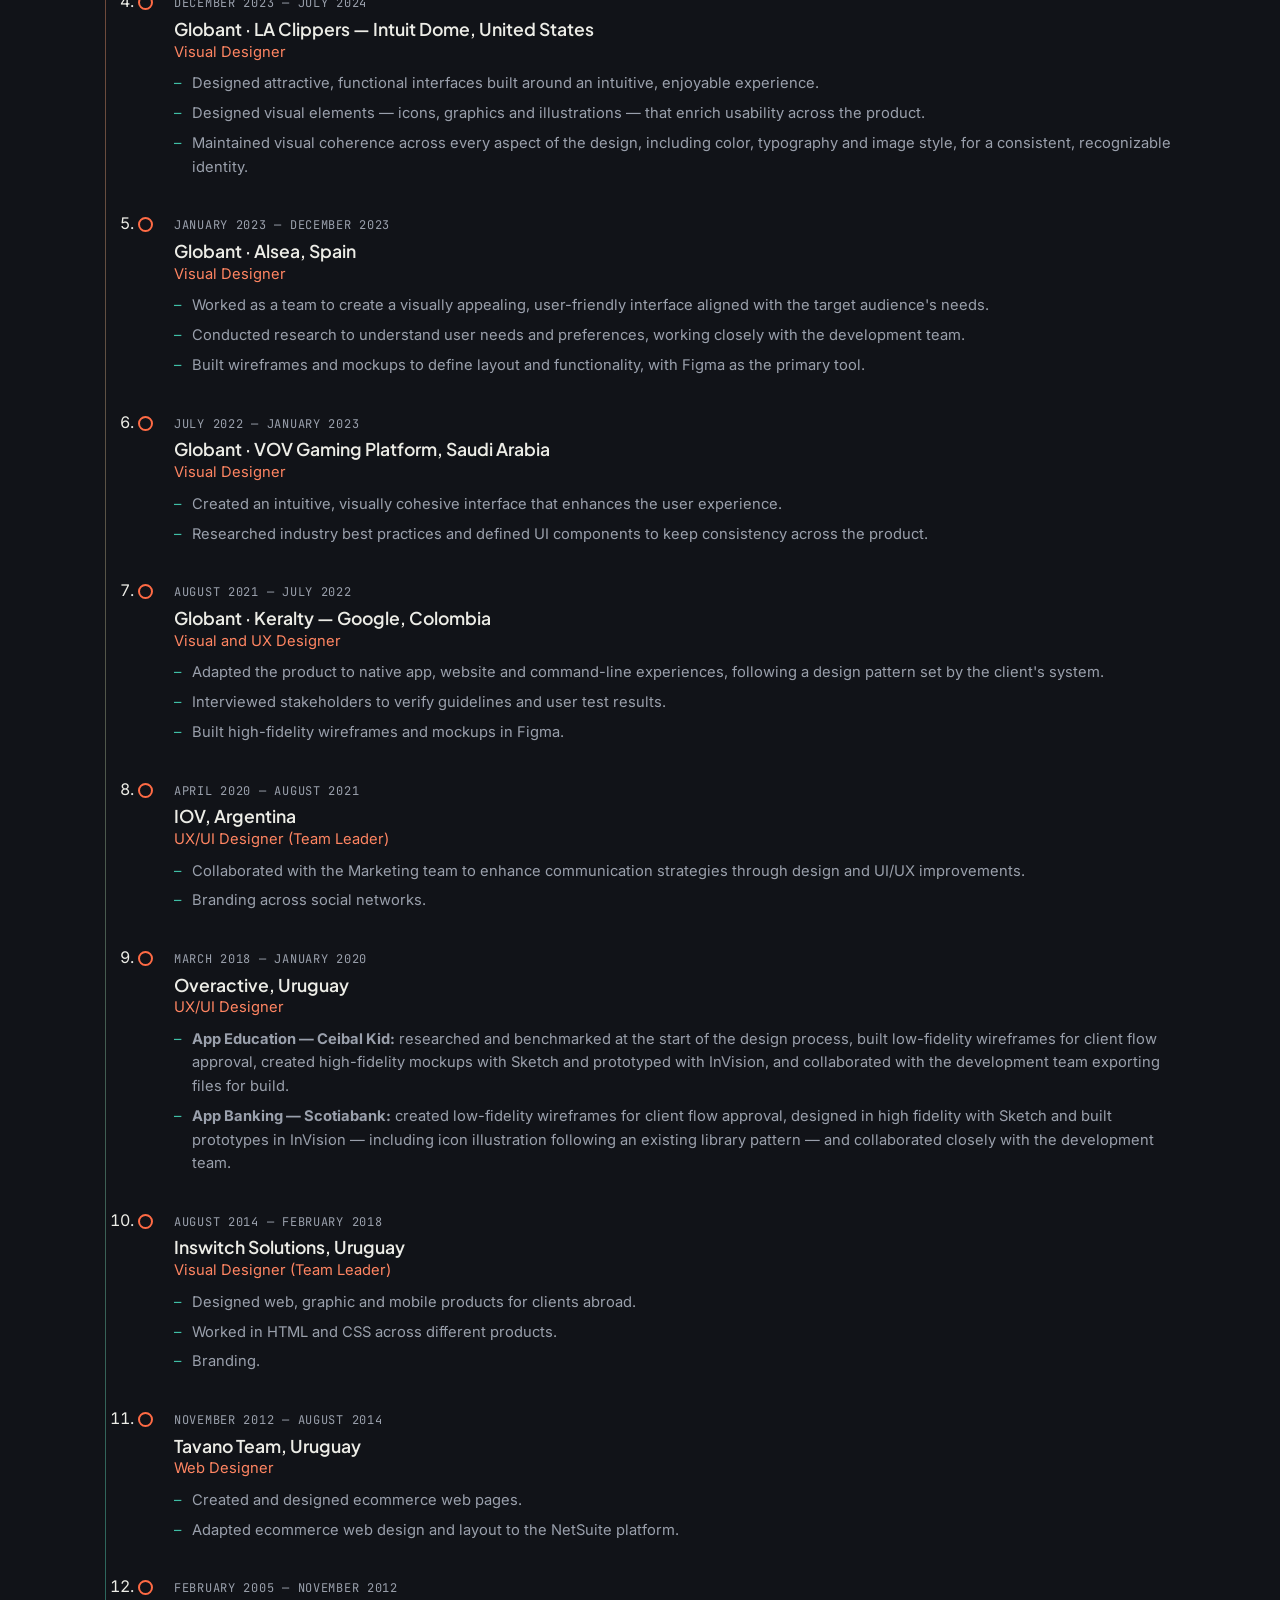
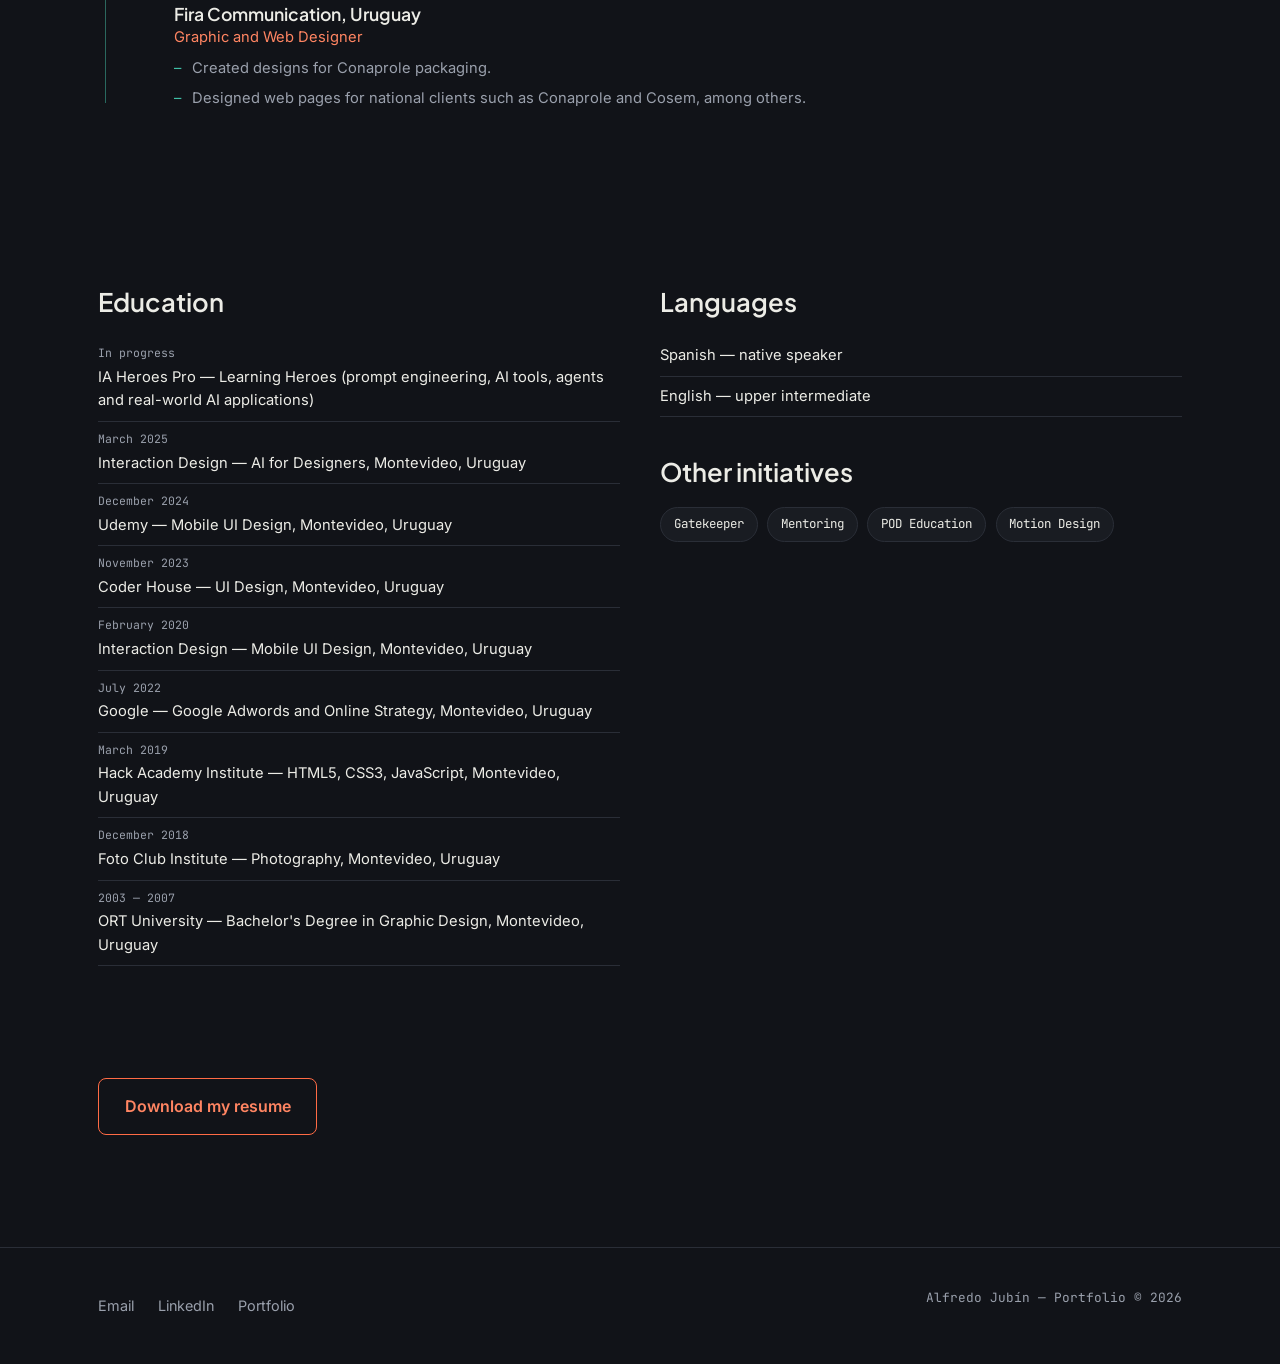
==== commit d2c42ec5: "Cambio de texto Cambiando la cantidad de años de experiencia en Globant." ====
--- a/about.html
+++ b/about.html
@@ -35,7 +35,7 @@
     <div>
       <p class="eyebrow">About me</p>
       <h1>A Visual Designer with 15 years dedicated to UX/UI</h1>
-      <p>I've worked across different companies and industries, the last four years at Globant, designing and improving digital products centered on people. I collaborate closely with multidisciplinary teams to deliver consistent, visually considered experiences.</p>
+      <p>I've worked across different companies and industries, the last five years at Globant, designing and improving digital products centered on people. I collaborate closely with multidisciplinary teams to deliver consistent, visually considered experiences.</p>
       <p>I balance aesthetics and functionality, optimizing usability without losing sight of business goals. I stay current with design trends and best practices to deliver solutions that improve how people interact with a product.</p>
 
       <div class="tag-groups">
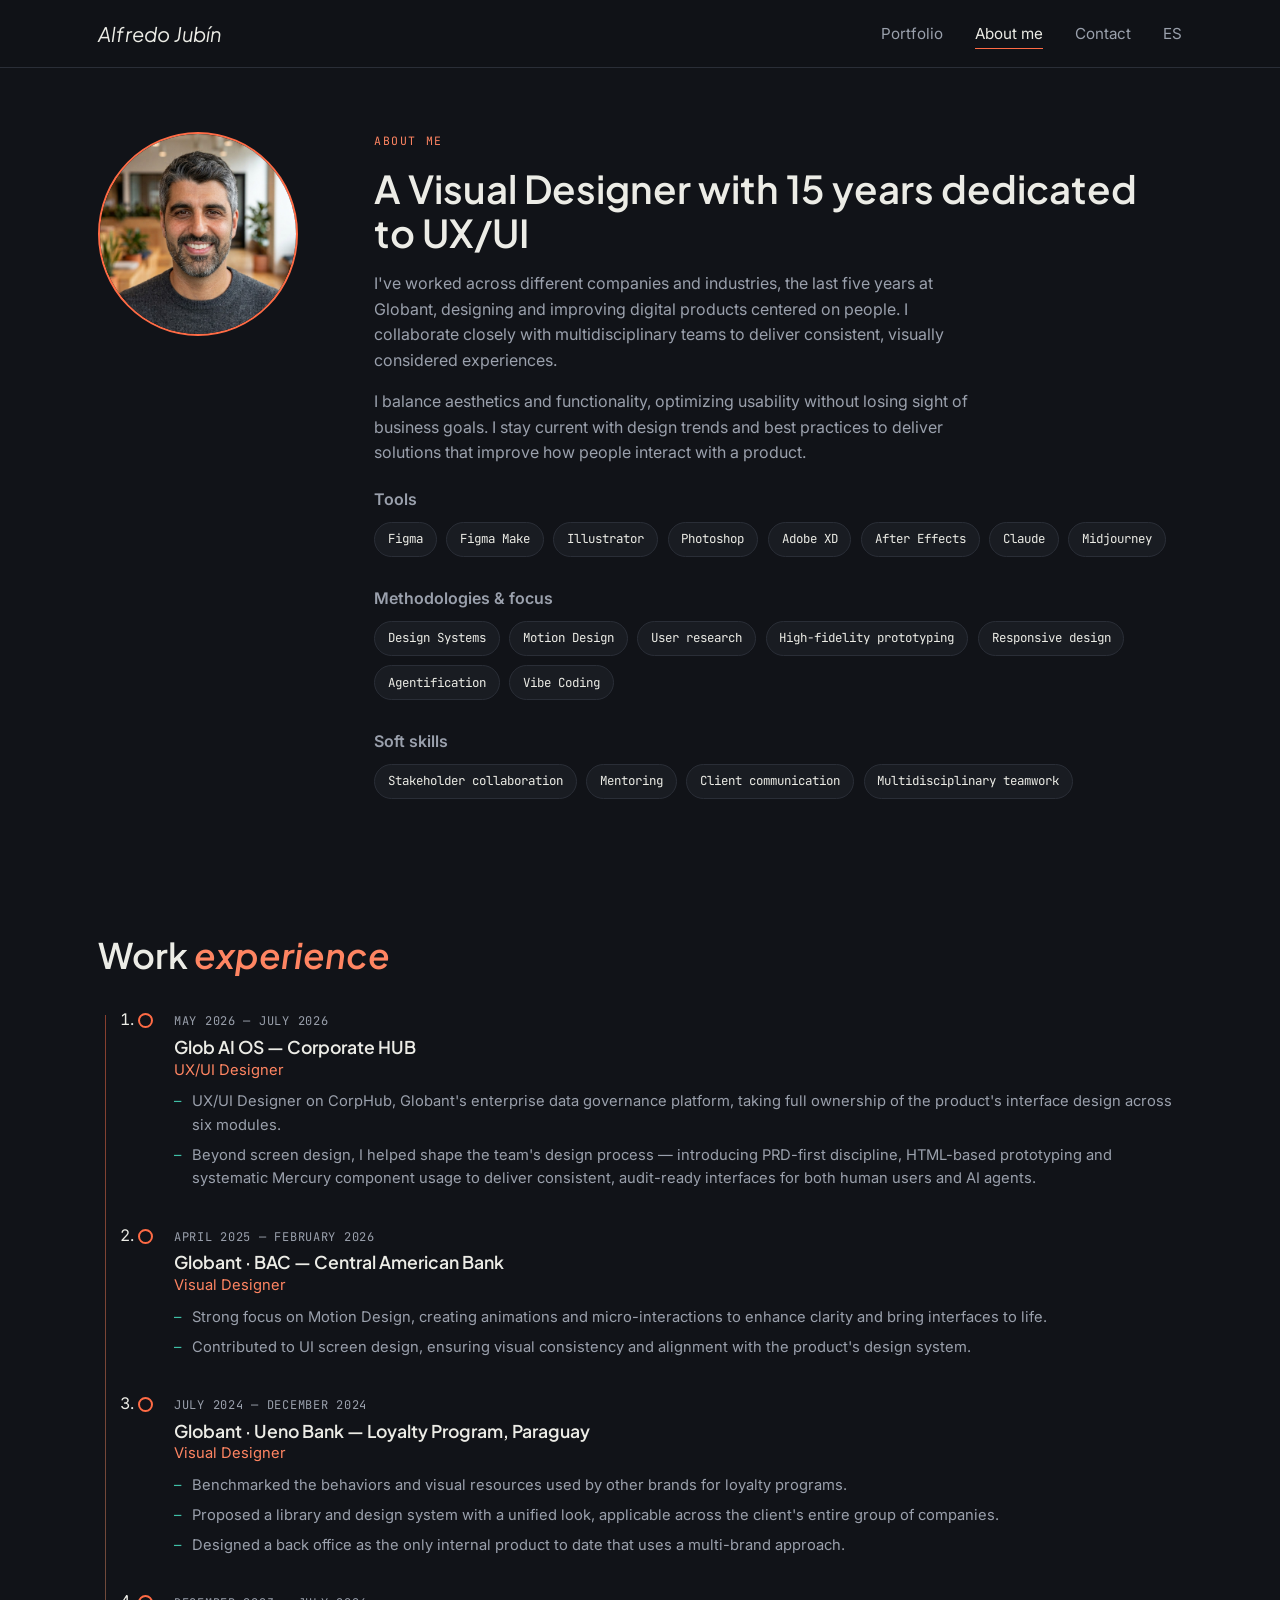
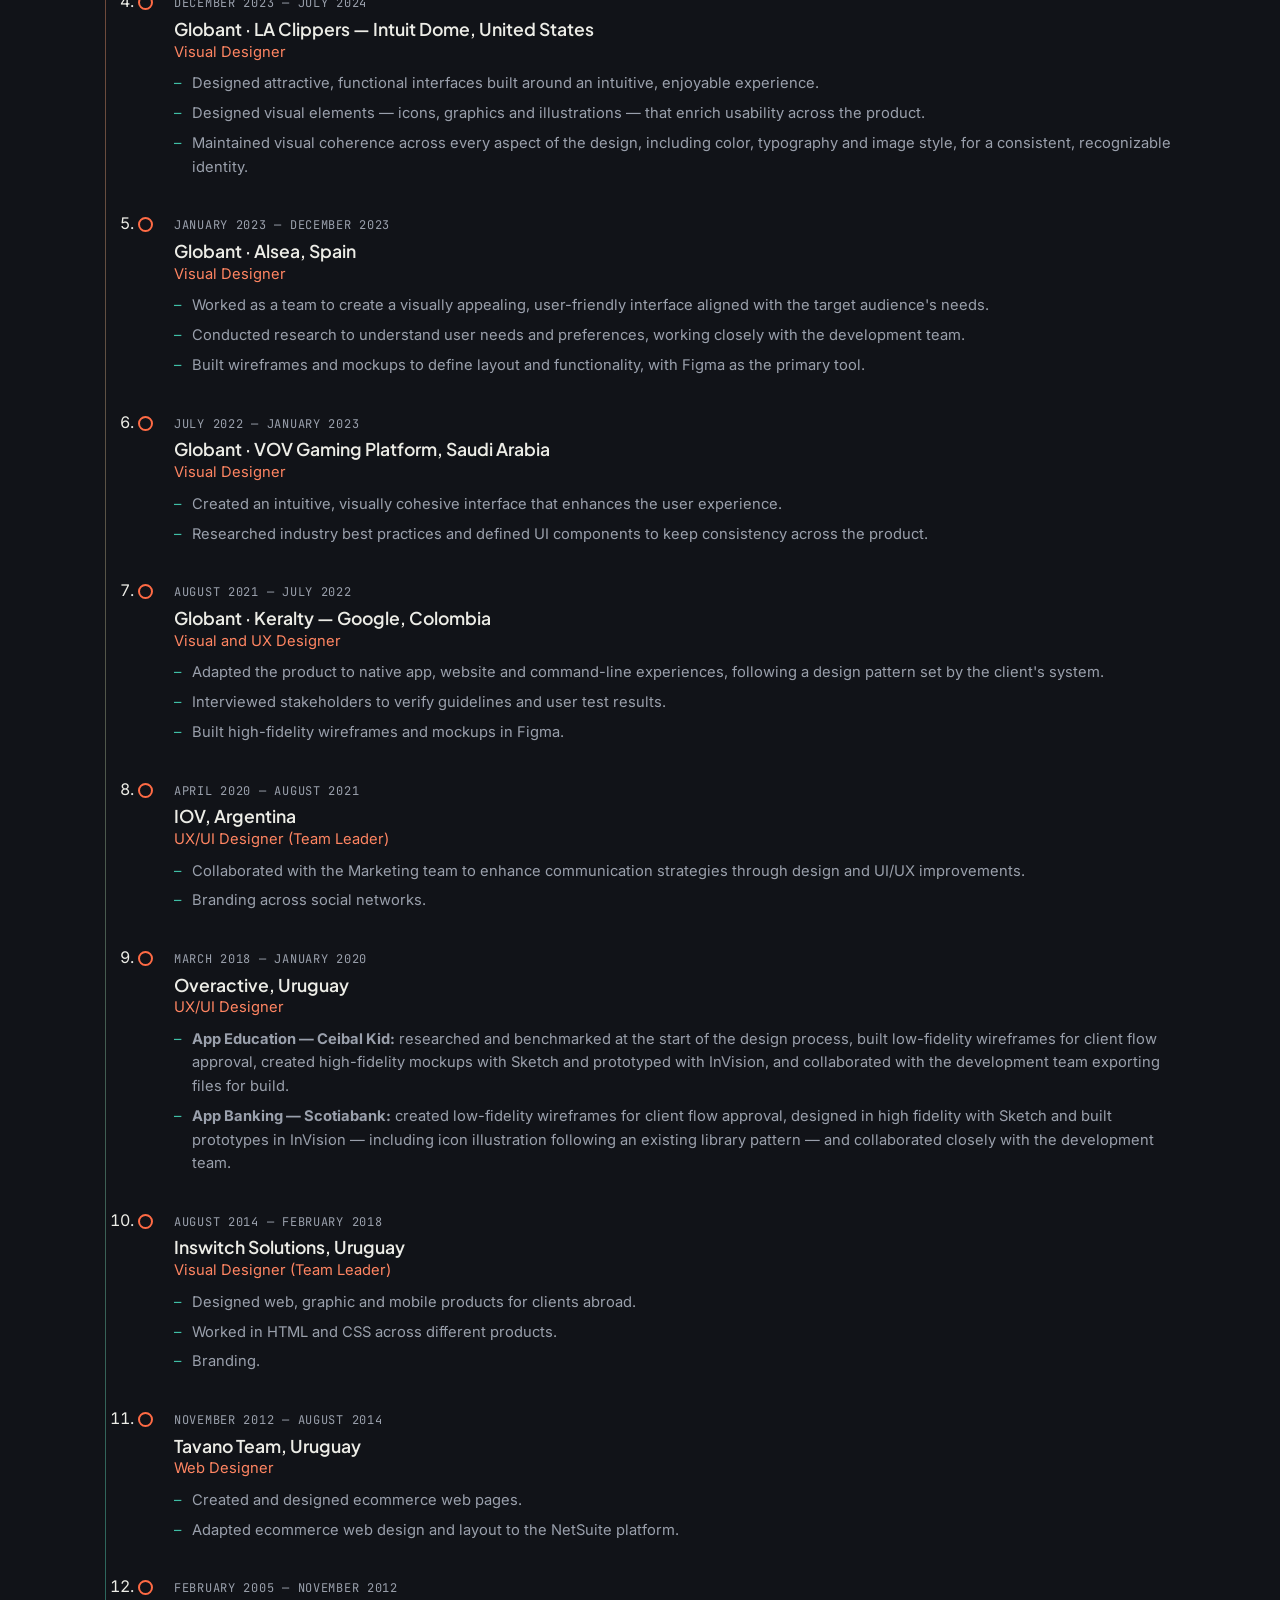
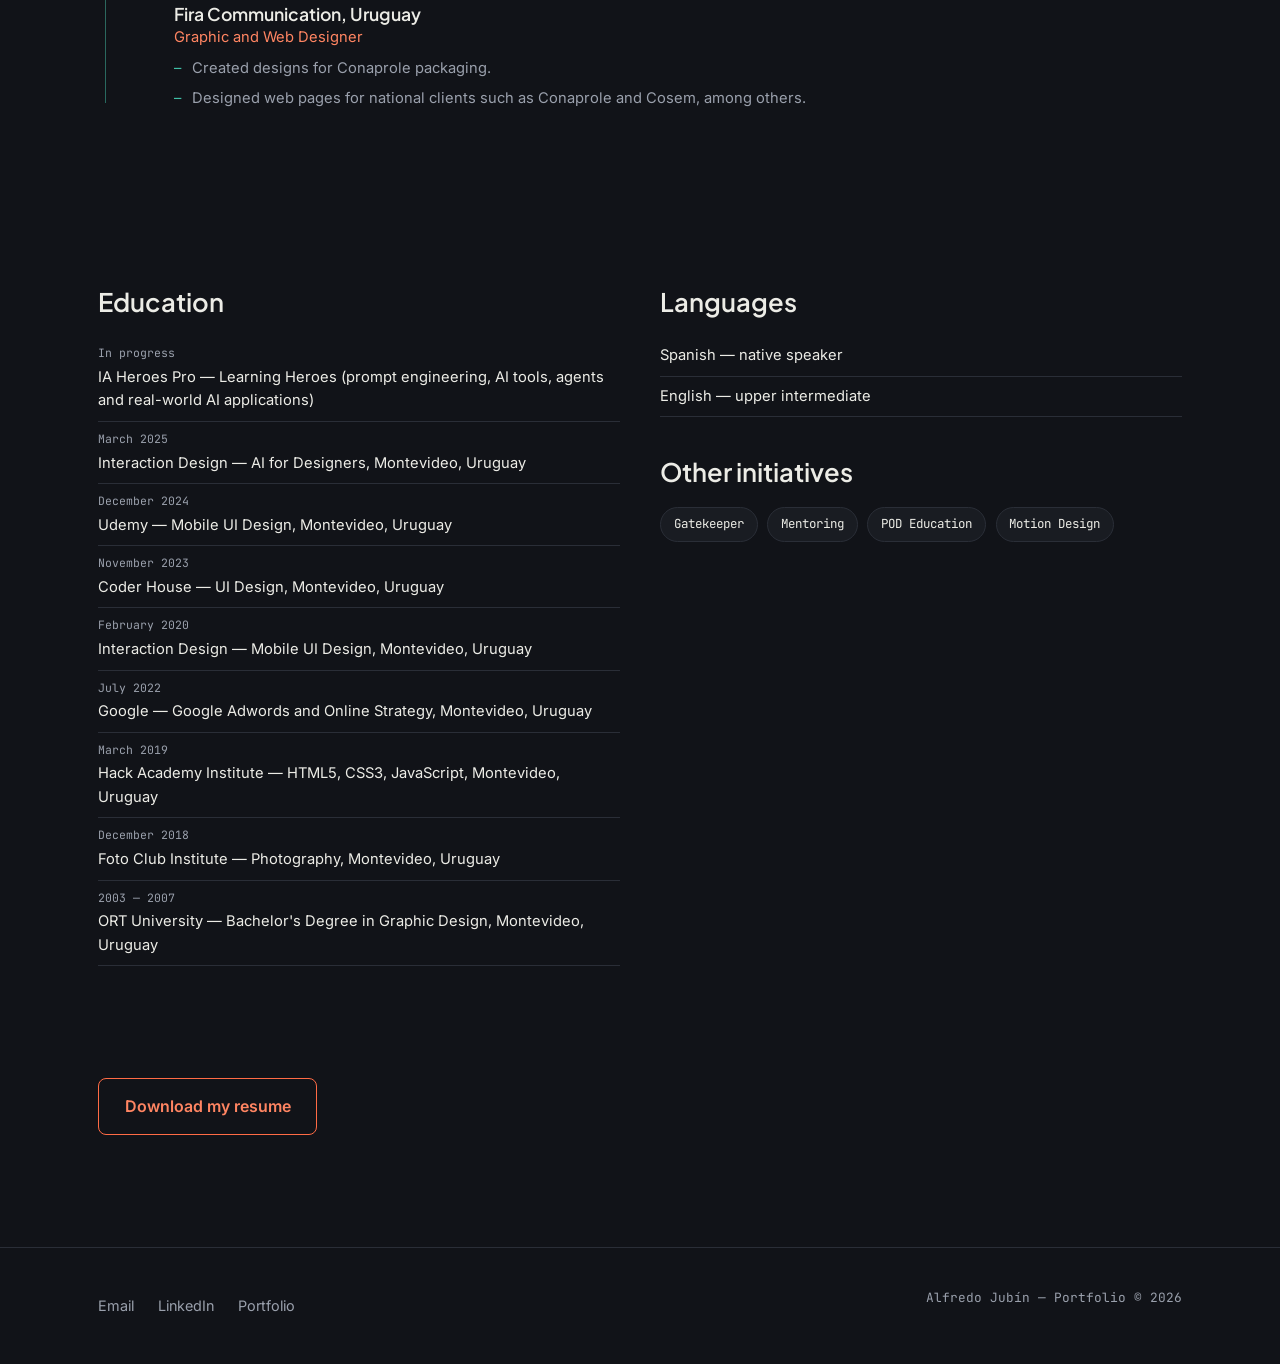
==== commit 0be67714: "Agregar versión en español Agregar versión en español" ====
--- a/about.html
+++ b/about.html
@@ -23,6 +23,7 @@
       <li><a href="index.html">Portfolio</a></li>
       <li><a href="about.html" aria-current="page">About me</a></li>
       <li><a href="#contacto">Contact</a></li>
+      <li><a href="es/about.html" class="nav__lang" hreflang="es">ES</a></li>
     </ul>
   </nav>
 </header>
@@ -231,7 +232,8 @@
   </section>
 
   <section class="container reveal" style="padding-bottom: 4rem;">
-    <a class="btn-download" href="Alfredo-Jubin-Resume.pdf" download>Download my resume</a>
+    <a class="btn-download" href="Alfredo_Jubin_Senior_Product_Designer.docx.pdf
+" download>Download my resume</a>
   </section>
 </main>
 
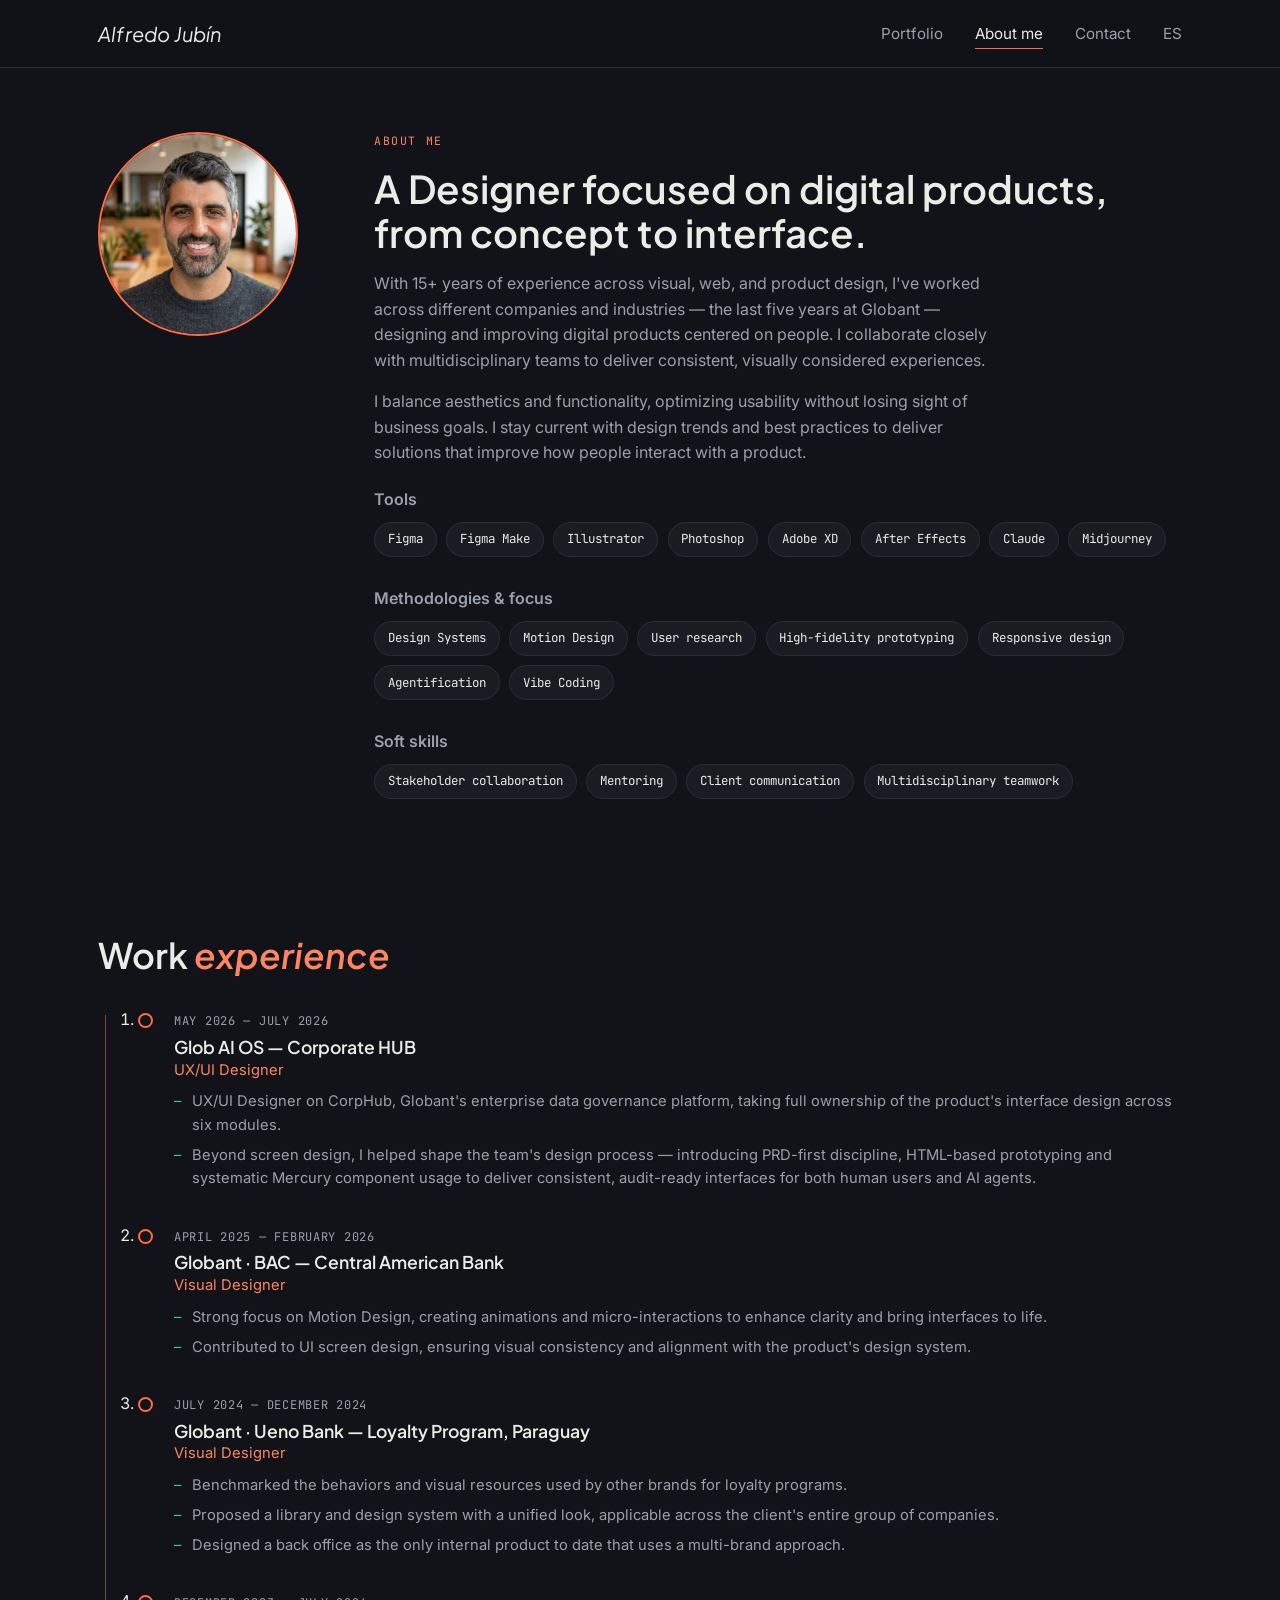
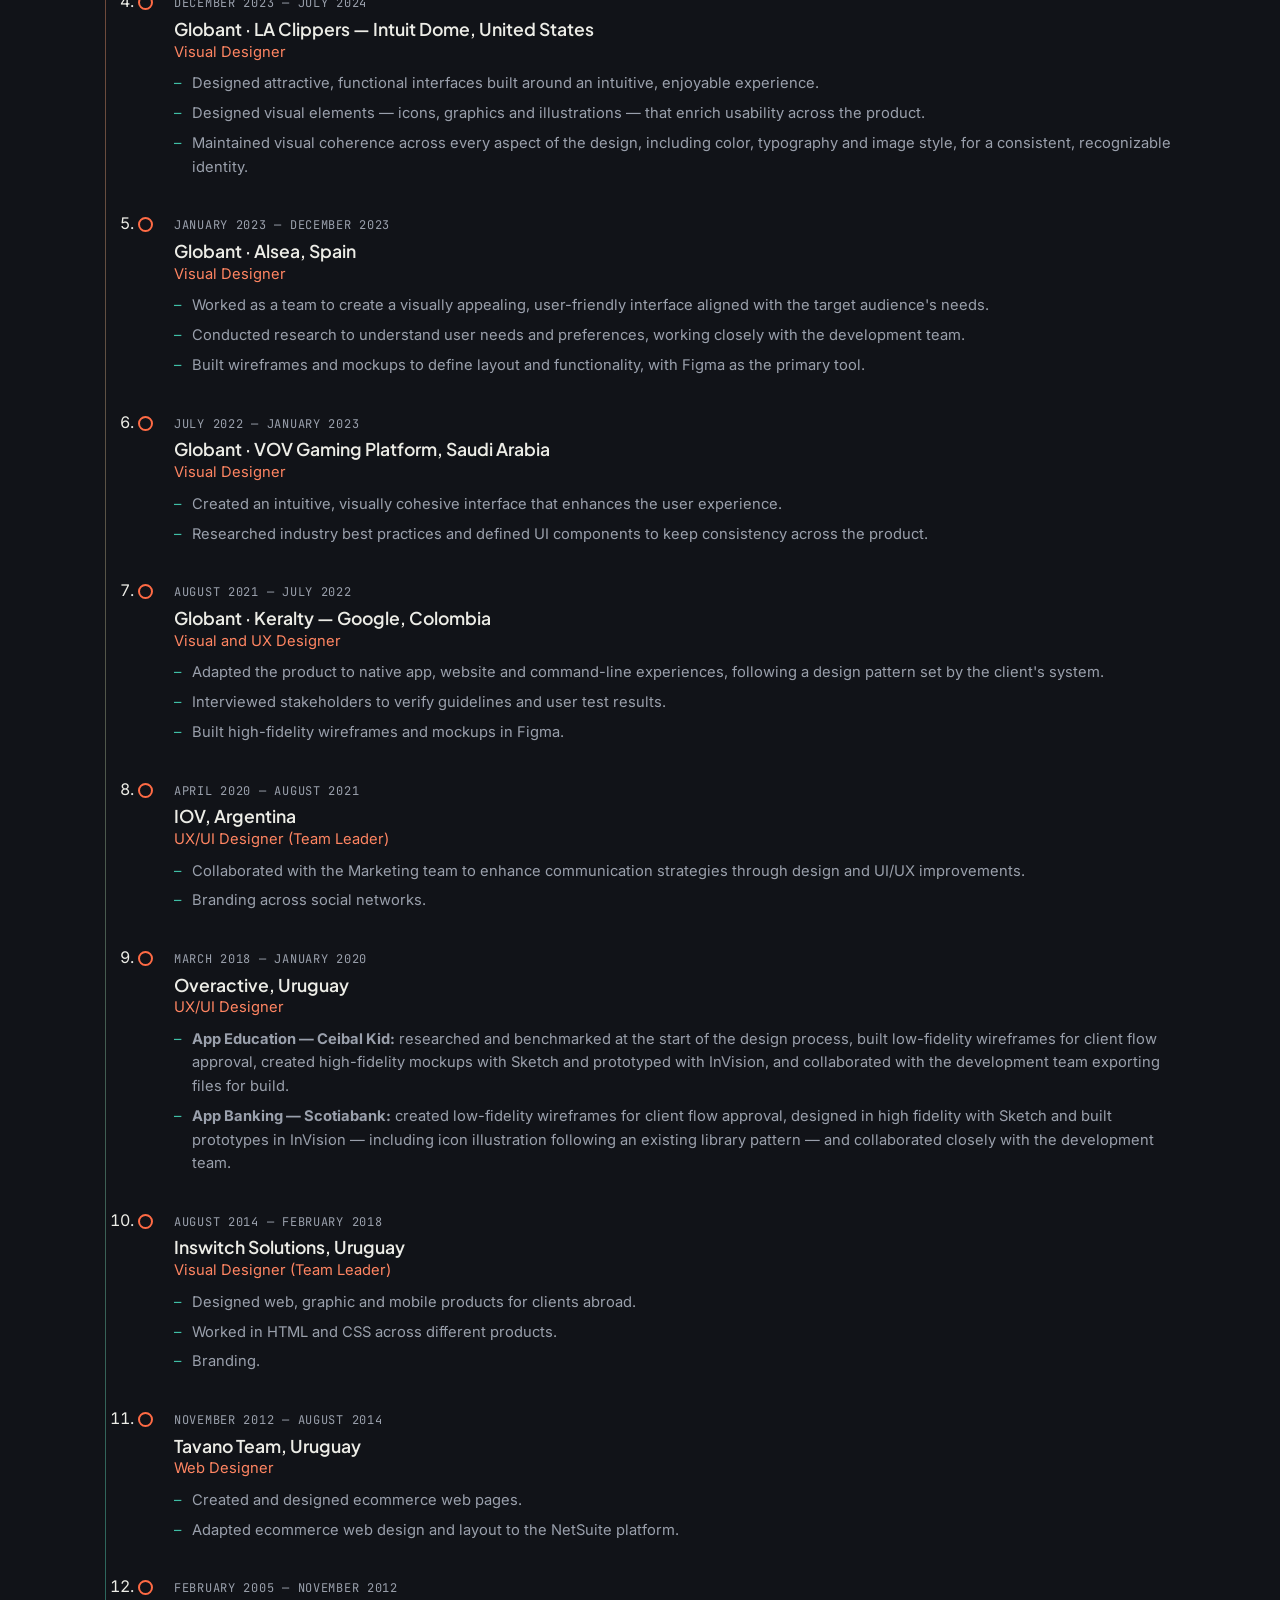
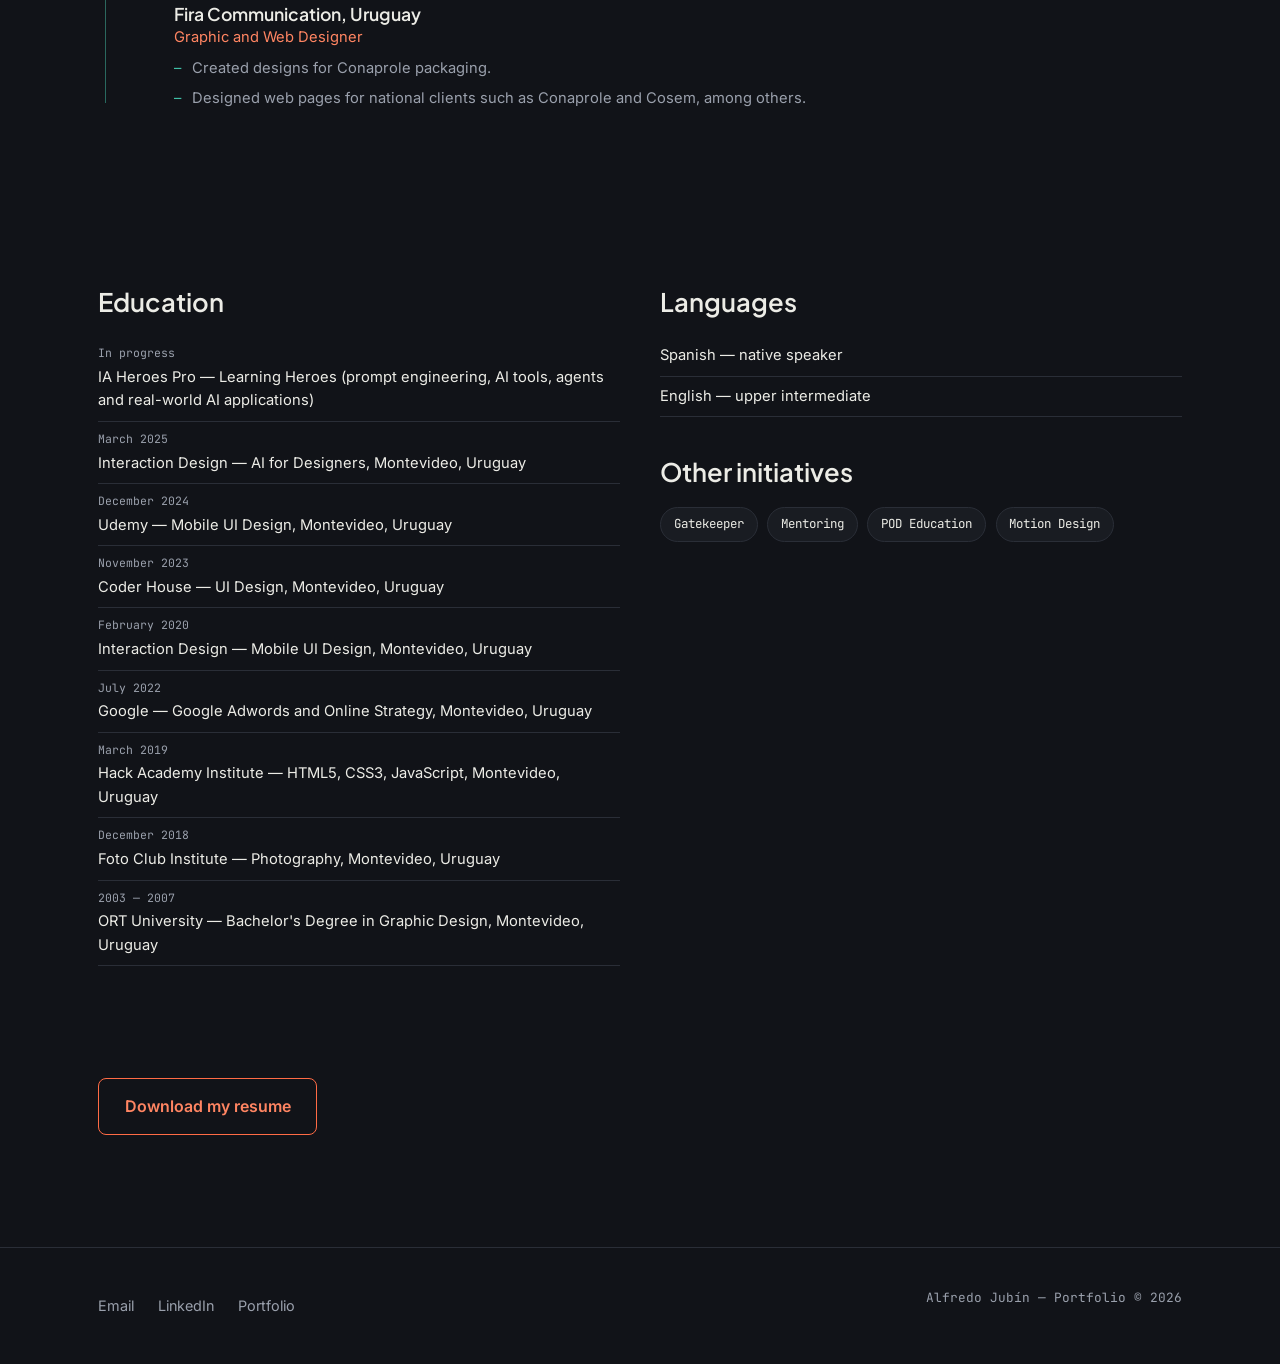
==== commit 342d92aa: "Cambios en el titulo y bajada" ====
--- a/about.html
+++ b/about.html
@@ -35,8 +35,8 @@
     </div>
     <div>
       <p class="eyebrow">About me</p>
-      <h1>A Visual Designer with 15 years dedicated to UX/UI</h1>
-      <p>I've worked across different companies and industries, the last five years at Globant, designing and improving digital products centered on people. I collaborate closely with multidisciplinary teams to deliver consistent, visually considered experiences.</p>
+      <h1>A Designer focused on digital products, from concept to interface.</h1>
+      <p>With 15+ years of experience across visual, web, and product design, I've worked across different companies and industries — the last five years at Globant — designing and improving digital products centered on people. I collaborate closely with multidisciplinary teams to deliver consistent, visually considered experiences.</p>
       <p>I balance aesthetics and functionality, optimizing usability without losing sight of business goals. I stay current with design trends and best practices to deliver solutions that improve how people interact with a product.</p>
 
       <div class="tag-groups">
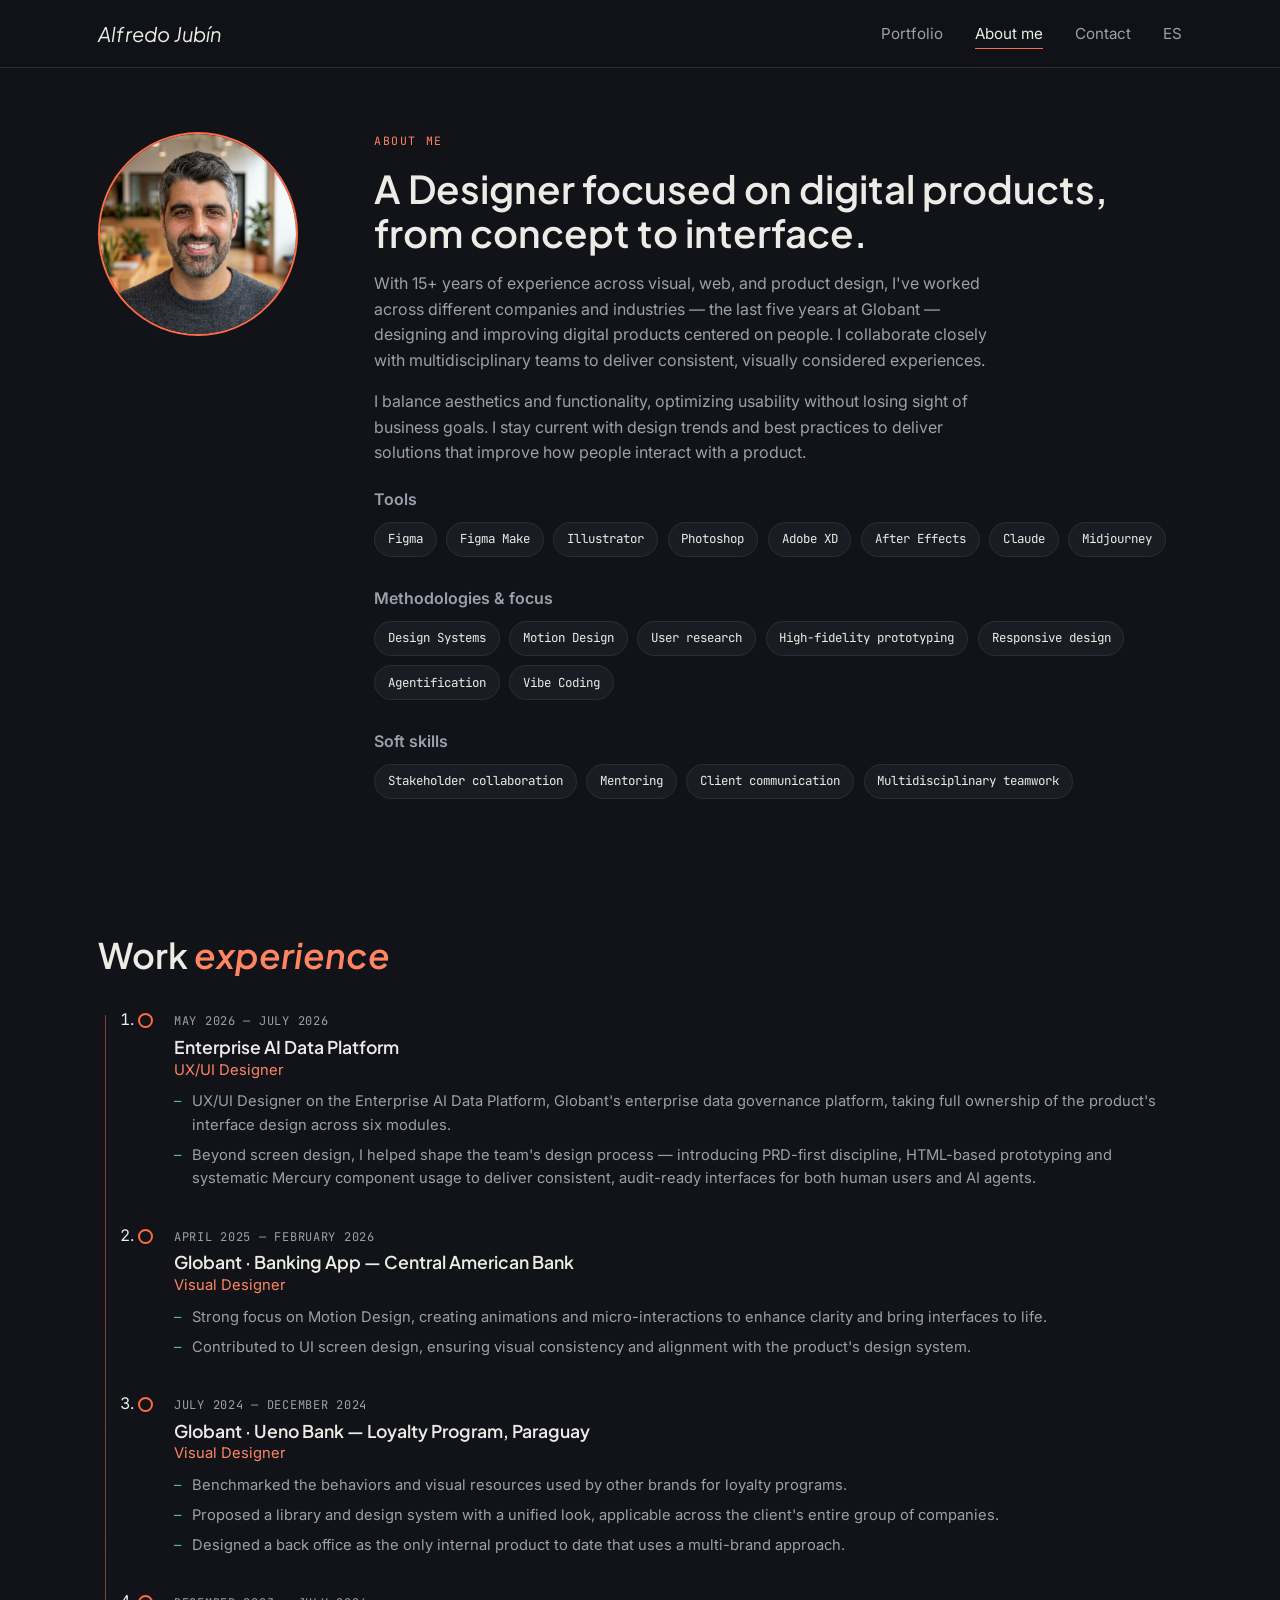
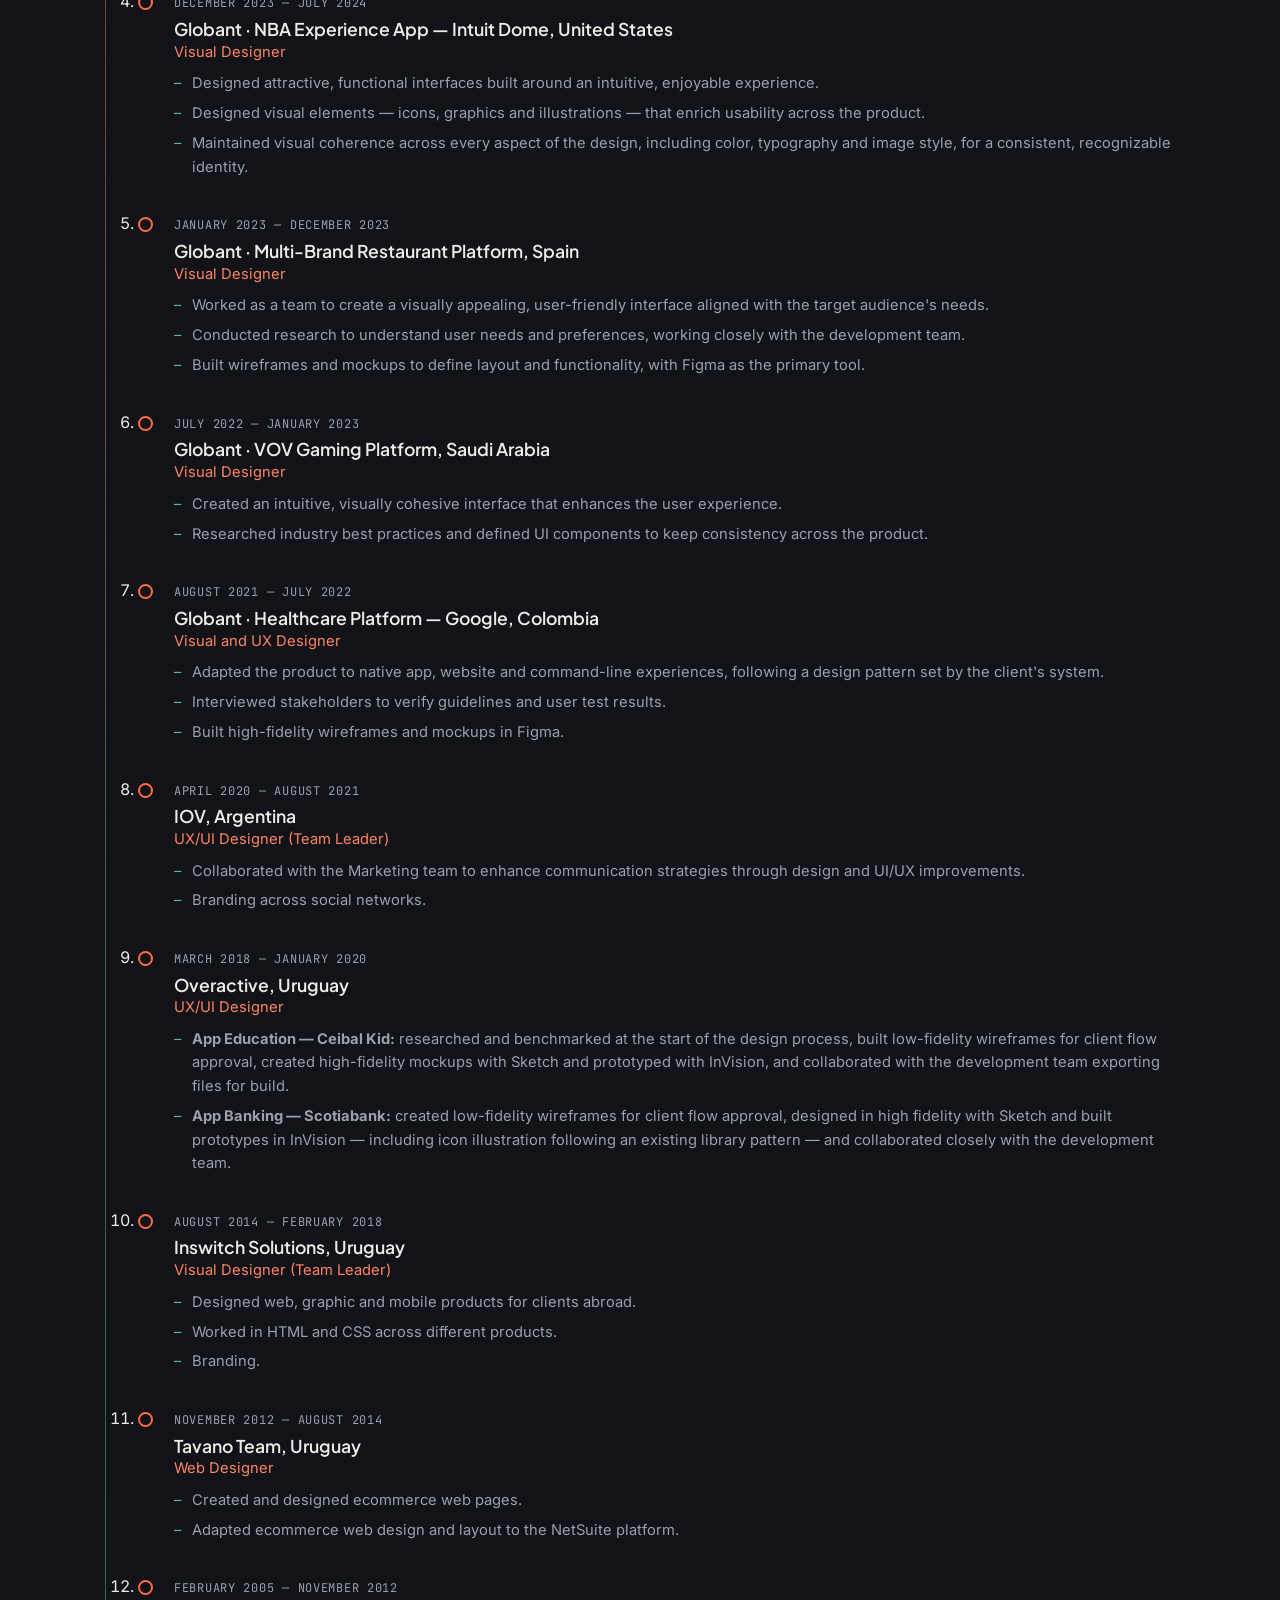
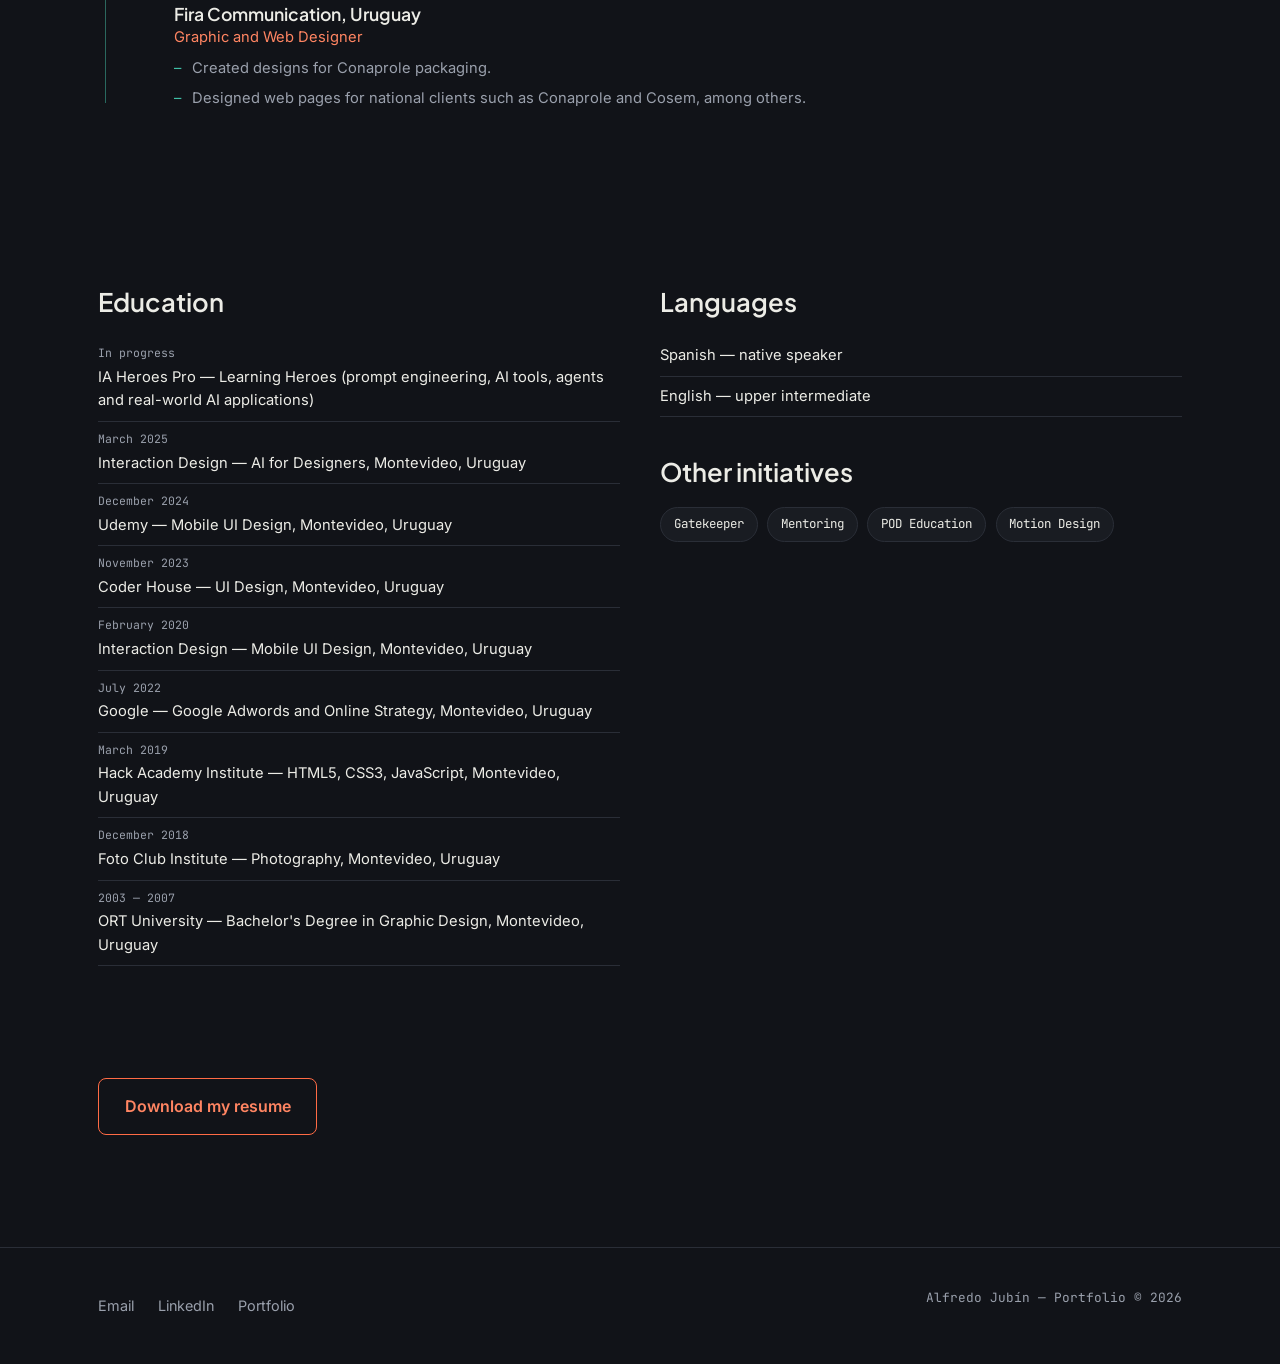
==== commit 41023655: "Cambios de nombres en proyectos" ====
--- a/about.html
+++ b/about.html
@@ -85,16 +85,16 @@
     <ol class="timeline">
       <li class="timeline-item">
         <time>May 2026 — July 2026</time>
-        <h3>Glob AI OS — Corporate HUB</h3>
+        <h3>Enterprise AI Data Platform</h3>
         <span class="role">UX/UI Designer</span>
         <ul>
-          <li>UX/UI Designer on CorpHub, Globant's enterprise data governance platform, taking full ownership of the product's interface design across six modules.</li>
+          <li>UX/UI Designer on the Enterprise AI Data Platform, Globant's enterprise data governance platform, taking full ownership of the product's interface design across six modules.</li>
           <li>Beyond screen design, I helped shape the team's design process — introducing PRD-first discipline, HTML-based prototyping and systematic Mercury component usage to deliver consistent, audit-ready interfaces for both human users and AI agents.</li>
         </ul>
       </li>
       <li class="timeline-item">
         <time>April 2025 — February 2026</time>
-        <h3>Globant · BAC — Central American Bank</h3>
+        <h3>Globant · Banking App — Central American Bank</h3>
         <span class="role">Visual Designer</span>
         <ul>
           <li>Strong focus on Motion Design, creating animations and micro-interactions to enhance clarity and bring interfaces to life.</li>
@@ -113,7 +113,7 @@
       </li>
       <li class="timeline-item">
         <time>December 2023 — July 2024</time>
-        <h3>Globant · LA Clippers — Intuit Dome, United States</h3>
+        <h3>Globant · NBA Experience App — Intuit Dome, United States</h3>
         <span class="role">Visual Designer</span>
         <ul>
           <li>Designed attractive, functional interfaces built around an intuitive, enjoyable experience.</li>
@@ -123,7 +123,7 @@
       </li>
       <li class="timeline-item">
         <time>January 2023 — December 2023</time>
-        <h3>Globant · Alsea, Spain</h3>
+        <h3>Globant · Multi-Brand Restaurant Platform, Spain</h3>
         <span class="role">Visual Designer</span>
         <ul>
           <li>Worked as a team to create a visually appealing, user-friendly interface aligned with the target audience's needs.</li>
@@ -142,7 +142,7 @@
       </li>
       <li class="timeline-item">
         <time>August 2021 — July 2022</time>
-        <h3>Globant · Keralty — Google, Colombia</h3>
+        <h3>Globant · Healthcare Platform — Google, Colombia</h3>
         <span class="role">Visual and UX Designer</span>
         <ul>
           <li>Adapted the product to native app, website and command-line experiences, following a design pattern set by the client's system.</li>
